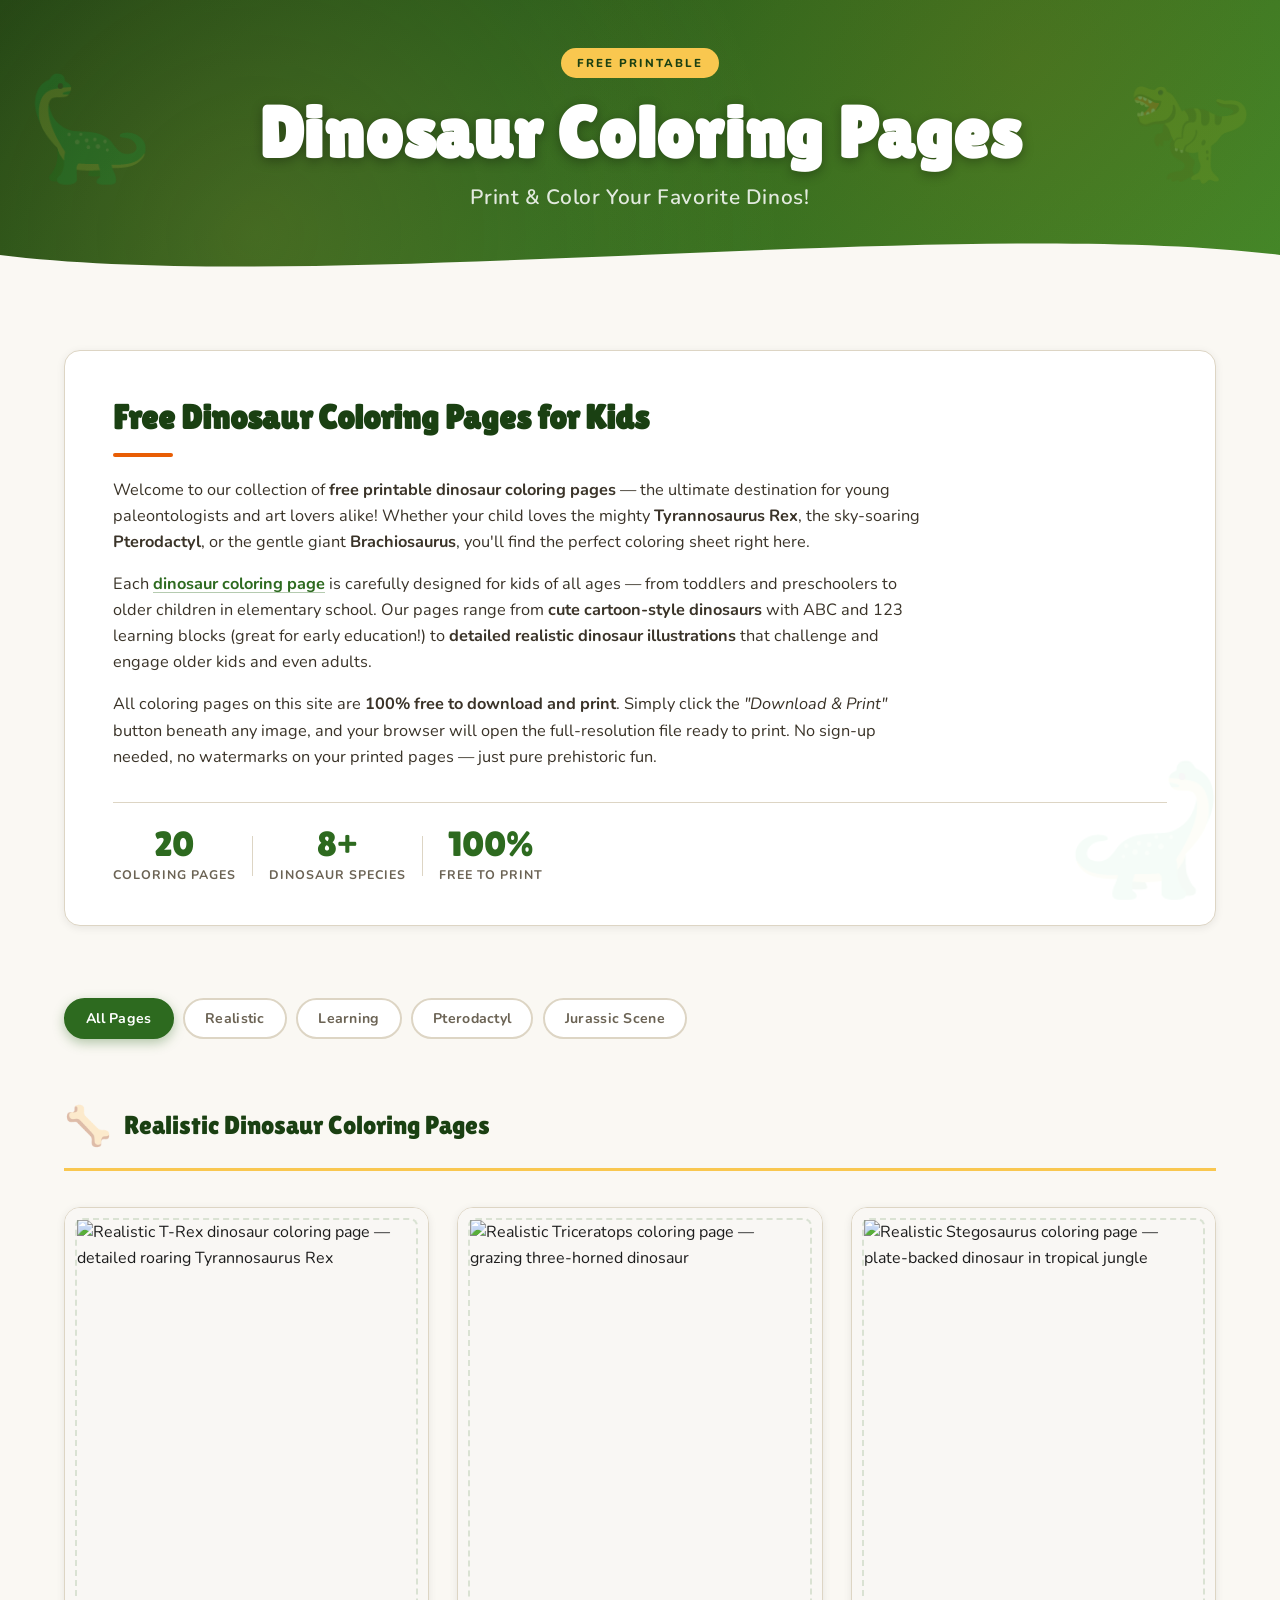
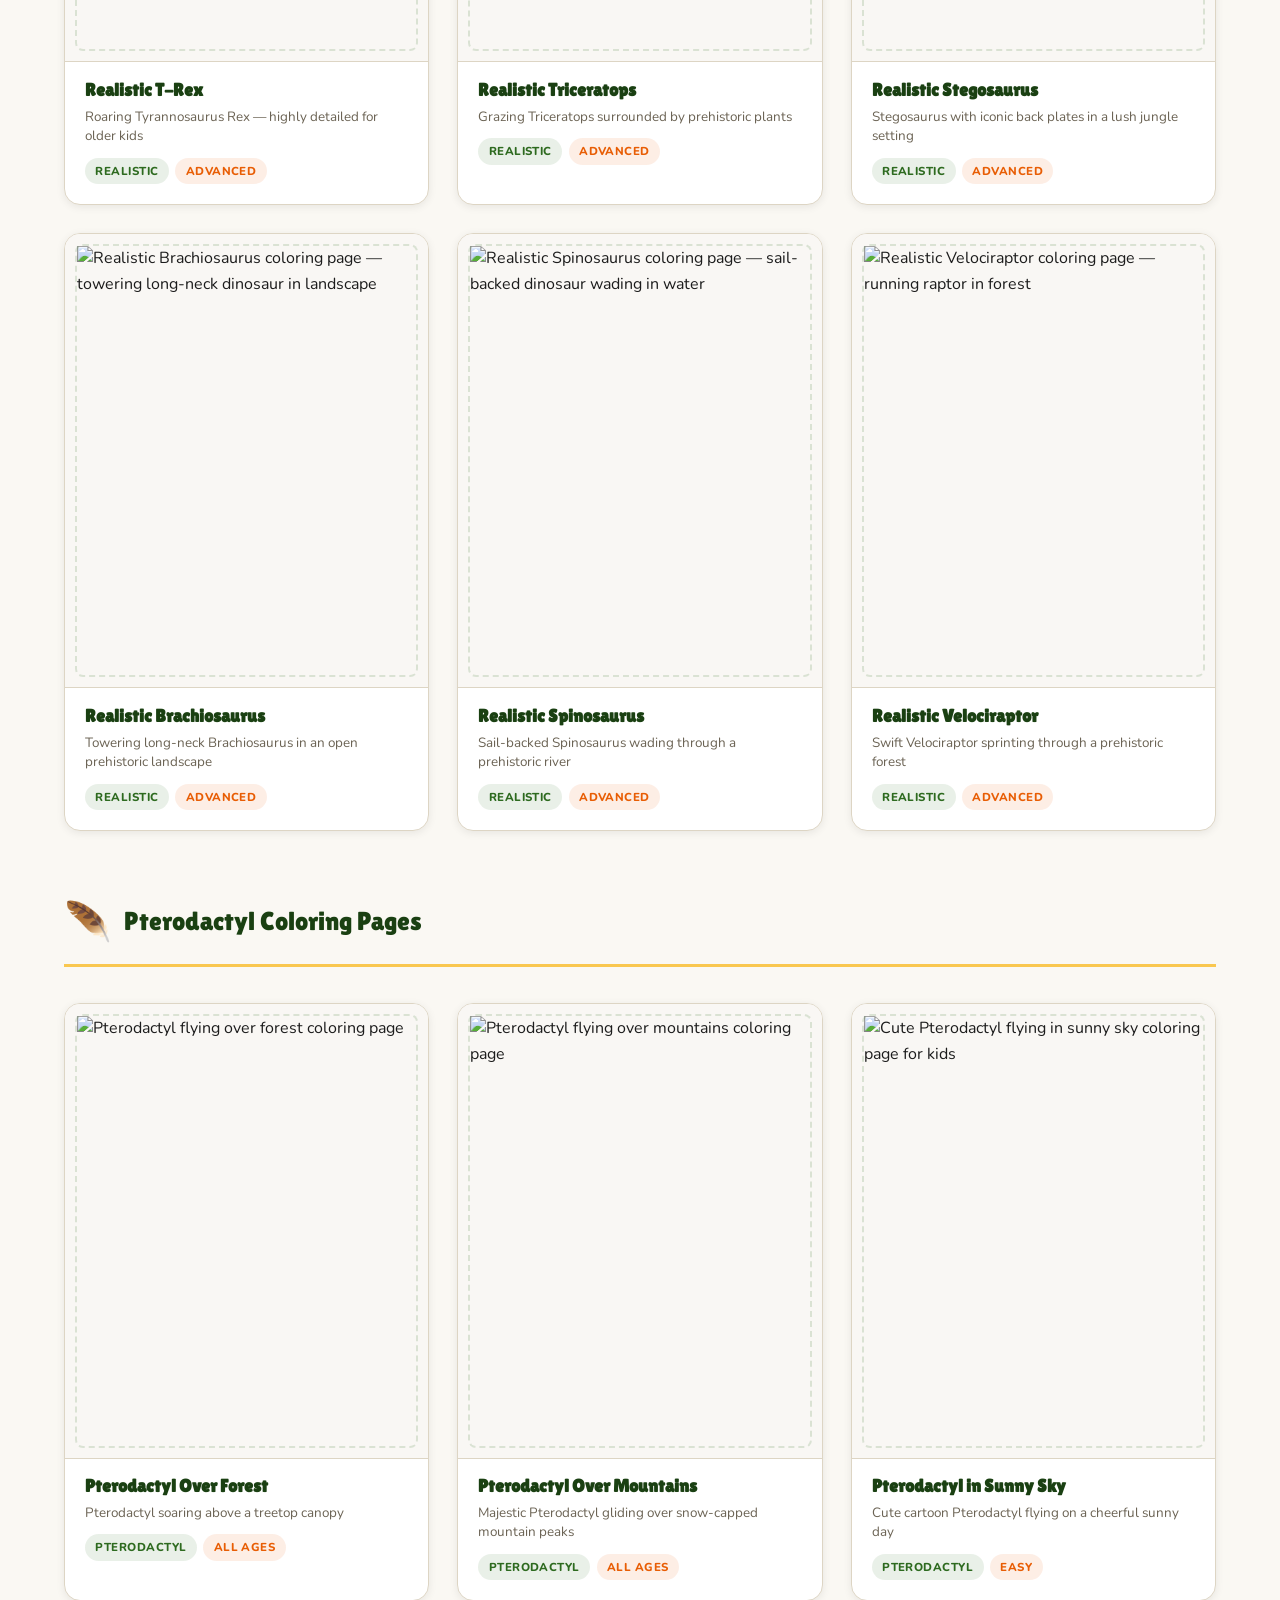
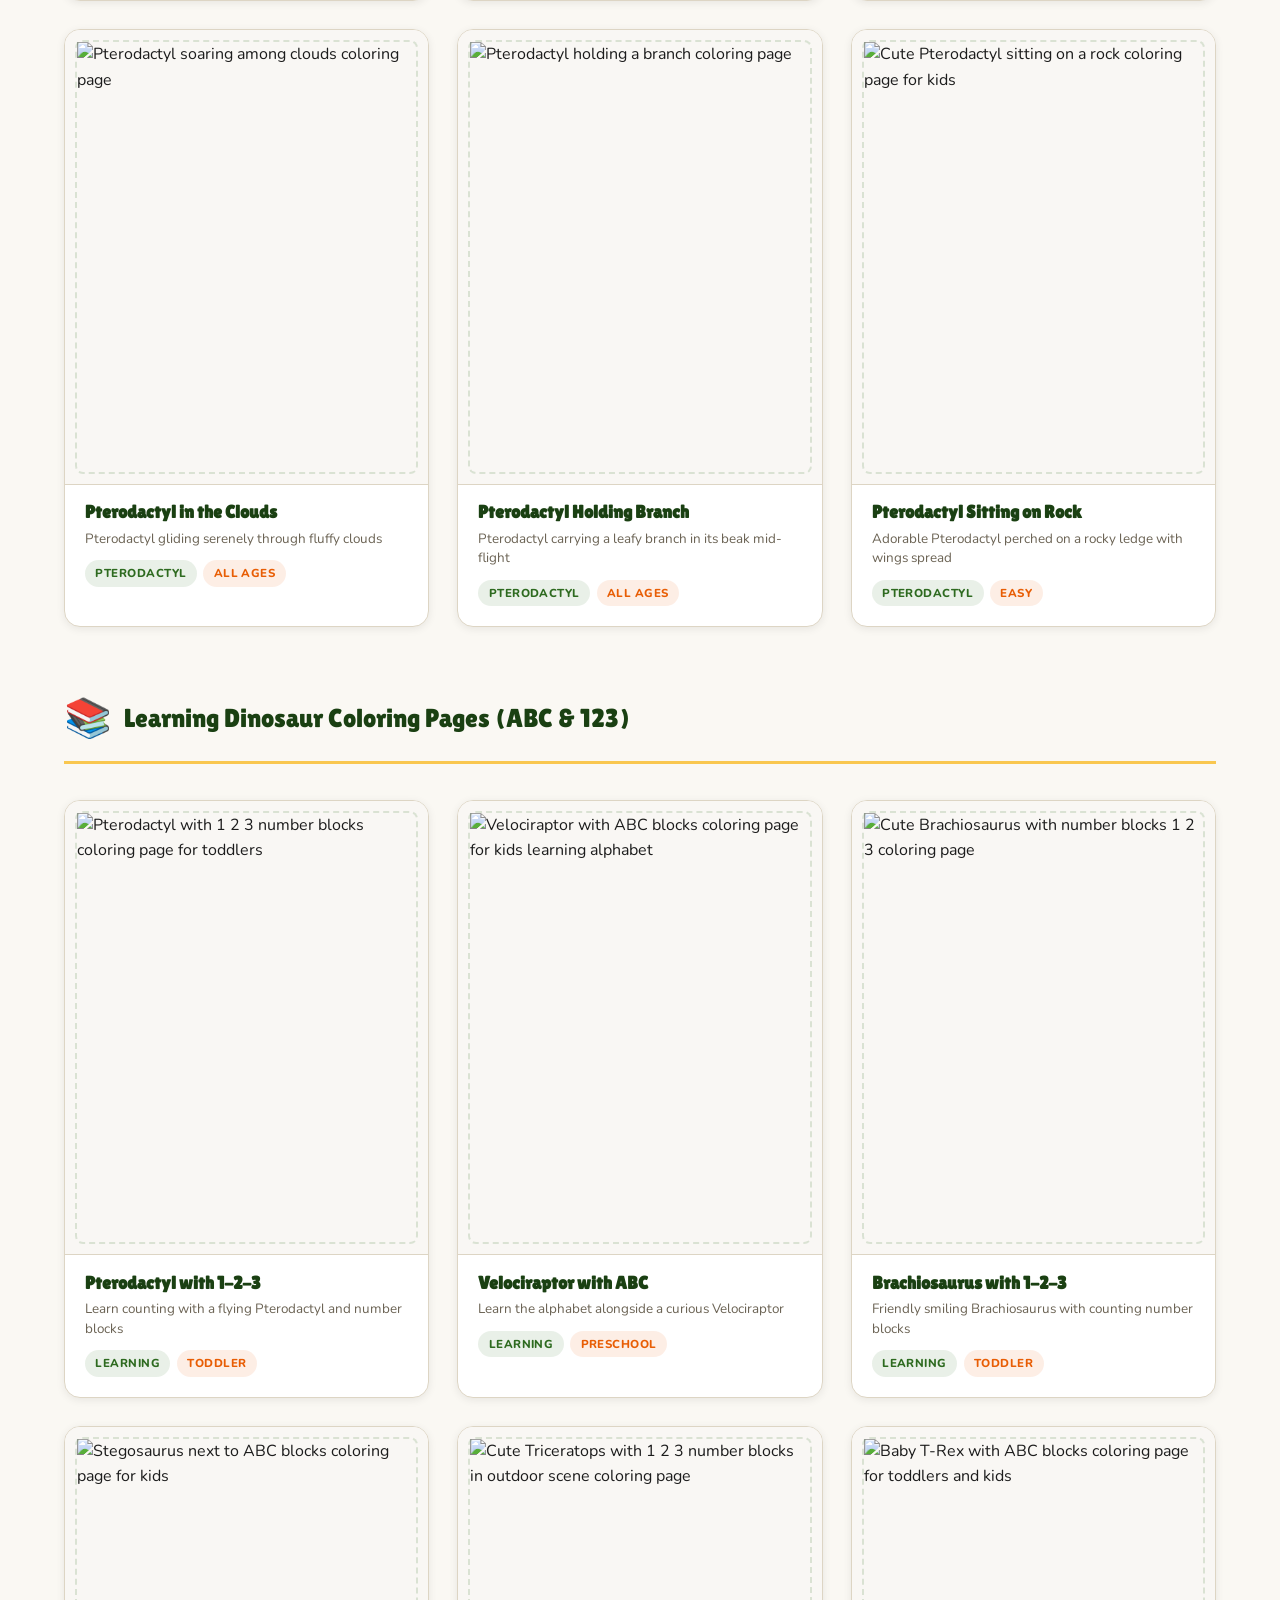
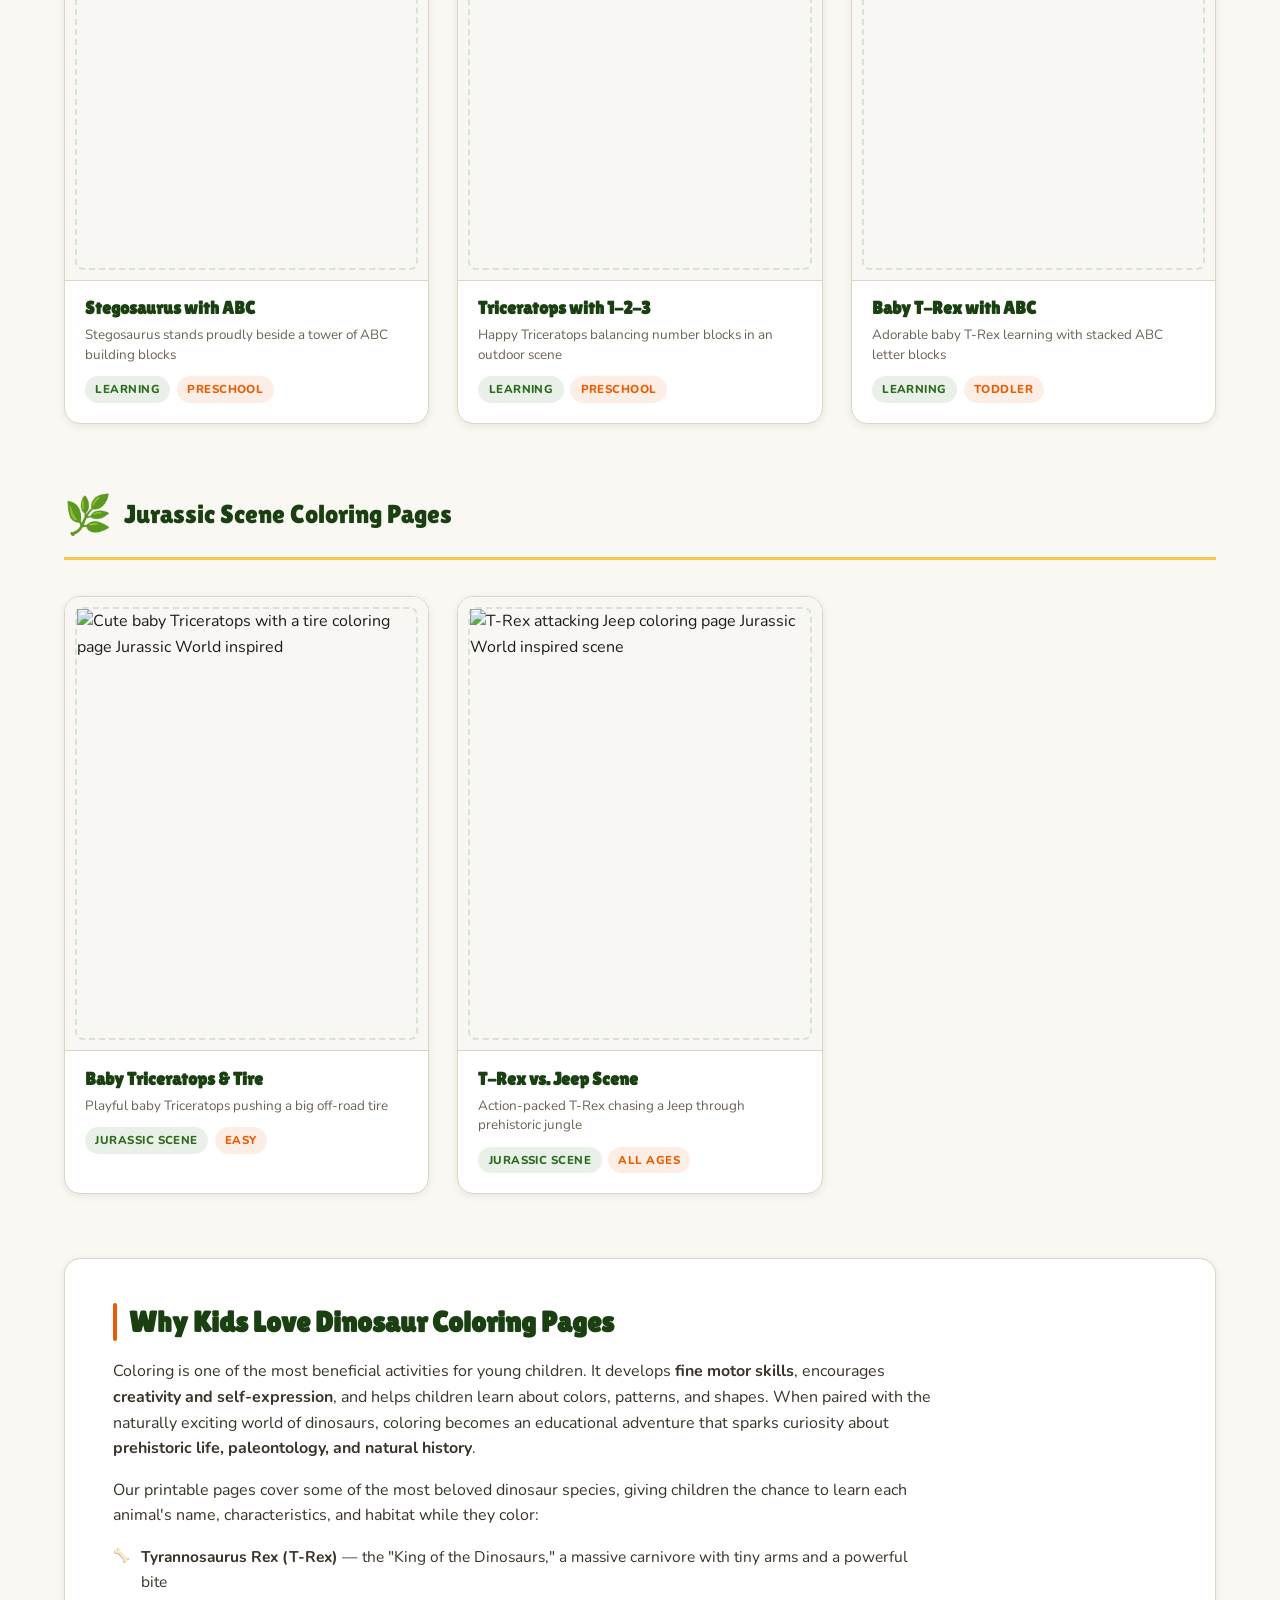
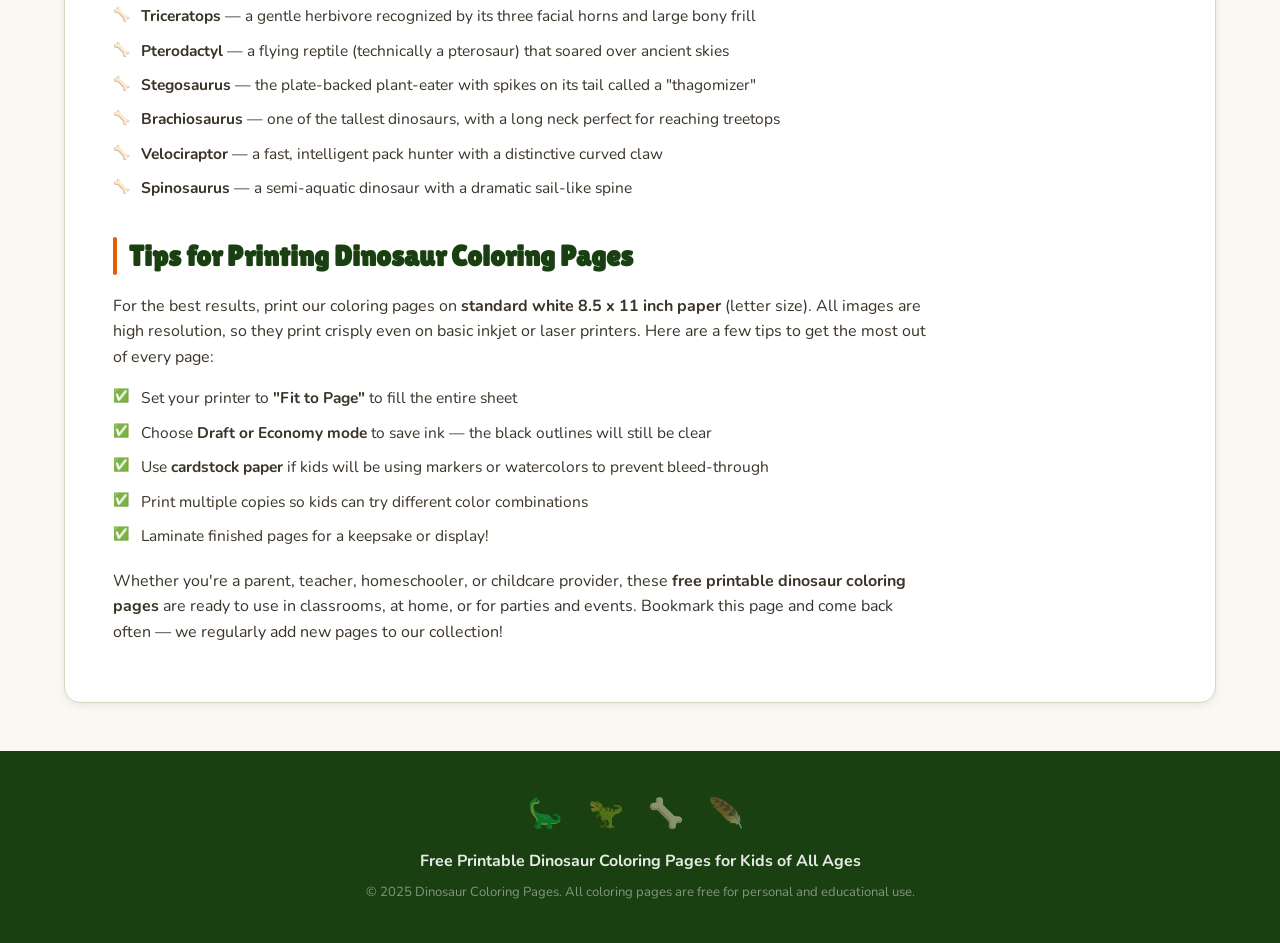
==== profile/index.html @ c94d492c "Add files via upload" ====
<!DOCTYPE html>
<html lang="en">
<head>
  <meta charset="UTF-8" />
  <meta name="viewport" content="width=device-width, initial-scale=1.0" />
  <title>Dinosaur Coloring Pages (Free Printable)</title>
  <meta name="description" content="Download and print 20+ free dinosaur coloring pages for kids! Featuring T-Rex, Triceratops, Pterodactyl, Stegosaurus, Brachiosaurus, Velociraptor, Spinosaurus, and more. Perfect for preschool, kindergarten, and elementary school children." />
  <meta name="keywords" content="dinosaur coloring pages, free printable dinosaur coloring pages, T-Rex coloring page, Triceratops coloring page, Pterodactyl coloring page, dinosaur coloring sheets for kids, Jurassic dinosaur coloring pages" />
  <meta name="robots" content="index, follow" />
  <meta property="og:title" content="Dinosaur Coloring Pages (Free Printable)" />
  <meta property="og:description" content="20+ free printable dinosaur coloring pages for kids — T-Rex, Pterodactyl, Stegosaurus, and more. Download and print instantly!" />
  <meta property="og:type" content="website" />
  <meta name="twitter:card" content="summary_large_image" />
  <link rel="preconnect" href="https://fonts.googleapis.com" />
  <link rel="preconnect" href="https://fonts.gstatic.com" crossorigin />
  <link href="https://fonts.googleapis.com/css2?family=Lilita+One&family=Nunito:wght@400;600;700;800&display=swap" rel="stylesheet" />
  <link rel="stylesheet" href="style.css" />

  <!-- Schema Markup -->
  <script type="application/ld+json">
  {
    "@context": "https://schema.org",
    "@type": "WebPage",
    "name": "Dinosaur Coloring Pages (Free Printable)",
    "description": "Download and print 20+ free dinosaur coloring pages for kids featuring T-Rex, Triceratops, Pterodactyl, Stegosaurus, and more.",
    "url": "https://yoursite.com/",
    "breadcrumb": {
      "@type": "BreadcrumbList",
      "itemListElement": [{
        "@type": "ListItem",
        "position": 1,
        "name": "Home",
        "item": "https://yoursite.com/"
      }]
    }
  }
  </script>
</head>
<body>

  <!-- Header -->
  <header class="site-header">
    <div class="header-deco left">🦕</div>
    <div class="header-content">
      <div class="header-badge">FREE PRINTABLE</div>
      <h1 class="site-title">Dinosaur Coloring Pages</h1>
      <p class="site-subtitle">Print & Color Your Favorite Dinos!</p>
    </div>
    <div class="header-deco right">🦖</div>
    <div class="header-wave">
      <svg viewBox="0 0 1440 80" preserveAspectRatio="none" xmlns="http://www.w3.org/2000/svg">
        <path d="M0,40 C360,80 1080,0 1440,40 L1440,80 L0,80 Z" fill="var(--bg)" />
      </svg>
    </div>
  </header>

  <main class="container">

    <!-- Intro Section -->
    <section class="intro-section" aria-label="Introduction">
      <div class="intro-inner">
        <h2 class="intro-heading">Free Dinosaur Coloring Pages for Kids</h2>
        <div class="intro-text">
          <p>
            Welcome to our collection of <strong>free printable dinosaur coloring pages</strong> — the ultimate destination for young paleontologists and art lovers alike! Whether your child loves the mighty <strong>Tyrannosaurus Rex</strong>, the sky-soaring <strong>Pterodactyl</strong>, or the gentle giant <strong>Brachiosaurus</strong>, you'll find the perfect coloring sheet right here.
          </p>
          <p>
            Each <a href="https://dinosaurcolorpages.com/">dinosaur coloring page</a> is carefully designed for kids of all ages — from toddlers and preschoolers to older children in elementary school. Our pages range from <strong>cute cartoon-style dinosaurs</strong> with ABC and 123 learning blocks (great for early education!) to <strong>detailed realistic dinosaur illustrations</strong> that challenge and engage older kids and even adults.
          </p>
          <p>
            All coloring pages on this site are <strong>100% free to download and print</strong>. Simply click the <em>"Download & Print"</em> button beneath any image, and your browser will open the full-resolution file ready to print. No sign-up needed, no watermarks on your printed pages — just pure prehistoric fun.
          </p>
        </div>
        <div class="intro-stats">
          <div class="stat"><span class="stat-num">20</span><span class="stat-label">Coloring Pages</span></div>
          <div class="stat-divider"></div>
          <div class="stat"><span class="stat-num">8+</span><span class="stat-label">Dinosaur Species</span></div>
          <div class="stat-divider"></div>
          <div class="stat"><span class="stat-num">100%</span><span class="stat-label">Free to Print</span></div>
        </div>
      </div>
    </section>

    <!-- Category Nav -->
    <nav class="category-nav" aria-label="Coloring page categories">
      <button class="cat-btn active" data-filter="all">All Pages</button>
      <button class="cat-btn" data-filter="realistic">Realistic</button>
      <button class="cat-btn" data-filter="learning">Learning</button>
      <button class="cat-btn" data-filter="pterodactyl">Pterodactyl</button>
      <button class="cat-btn" data-filter="jurassic">Jurassic Scene</button>
    </nav>

    <!-- Coloring Pages Grid -->
    <section class="pages-grid" aria-label="Dinosaur coloring pages gallery">

      <!-- REALISTIC SERIES -->
      <div class="section-label" data-filter-group="realistic">
        <span class="section-icon">🦴</span> Realistic Dinosaur Coloring Pages
      </div>

      <article class="card" data-category="realistic">
        <div class="card-frame">
          <img src="images/realistic-trex.png" alt="Realistic T-Rex dinosaur coloring page — detailed roaring Tyrannosaurus Rex" loading="lazy" width="794" height="1024" />
          <div class="card-overlay">
            <a href="images/realistic-trex.png" download="realistic-trex-coloring-page.png" class="dl-btn" aria-label="Download T-Rex coloring page">
              <svg viewBox="0 0 24 24" fill="none" stroke="currentColor" stroke-width="2.5"><path d="M12 15V3m0 12l-4-4m4 4l4-4M3 18h18"/></svg>
              Download & Print
            </a>
          </div>
        </div>
        <div class="card-info">
          <h3>Realistic T-Rex</h3>
          <p>Roaring Tyrannosaurus Rex — highly detailed for older kids</p>
          <div class="card-tags"><span class="tag">Realistic</span><span class="tag">Advanced</span></div>
        </div>
      </article>

      <article class="card" data-category="realistic">
        <div class="card-frame">
          <img src="images/realistic-triceratops.png" alt="Realistic Triceratops coloring page — grazing three-horned dinosaur" loading="lazy" width="794" height="1024" />
          <div class="card-overlay">
            <a href="images/realistic-triceratops.png" download="realistic-triceratops-coloring-page.png" class="dl-btn">
              <svg viewBox="0 0 24 24" fill="none" stroke="currentColor" stroke-width="2.5"><path d="M12 15V3m0 12l-4-4m4 4l4-4M3 18h18"/></svg>
              Download & Print
            </a>
          </div>
        </div>
        <div class="card-info">
          <h3>Realistic Triceratops</h3>
          <p>Grazing Triceratops surrounded by prehistoric plants</p>
          <div class="card-tags"><span class="tag">Realistic</span><span class="tag">Advanced</span></div>
        </div>
      </article>

      <article class="card" data-category="realistic">
        <div class="card-frame">
          <img src="images/realistic-stegosaurus.png" alt="Realistic Stegosaurus coloring page — plate-backed dinosaur in tropical jungle" loading="lazy" width="794" height="1024" />
          <div class="card-overlay">
            <a href="images/realistic-stegosaurus.png" download="realistic-stegosaurus-coloring-page.png" class="dl-btn">
              <svg viewBox="0 0 24 24" fill="none" stroke="currentColor" stroke-width="2.5"><path d="M12 15V3m0 12l-4-4m4 4l4-4M3 18h18"/></svg>
              Download & Print
            </a>
          </div>
        </div>
        <div class="card-info">
          <h3>Realistic Stegosaurus</h3>
          <p>Stegosaurus with iconic back plates in a lush jungle setting</p>
          <div class="card-tags"><span class="tag">Realistic</span><span class="tag">Advanced</span></div>
        </div>
      </article>

      <article class="card" data-category="realistic">
        <div class="card-frame">
          <img src="images/realistic-brachiosaurus.png" alt="Realistic Brachiosaurus coloring page — towering long-neck dinosaur in landscape" loading="lazy" width="794" height="1024" />
          <div class="card-overlay">
            <a href="images/realistic-brachiosaurus.png" download="realistic-brachiosaurus-coloring-page.png" class="dl-btn">
              <svg viewBox="0 0 24 24" fill="none" stroke="currentColor" stroke-width="2.5"><path d="M12 15V3m0 12l-4-4m4 4l4-4M3 18h18"/></svg>
              Download & Print
            </a>
          </div>
        </div>
        <div class="card-info">
          <h3>Realistic Brachiosaurus</h3>
          <p>Towering long-neck Brachiosaurus in an open prehistoric landscape</p>
          <div class="card-tags"><span class="tag">Realistic</span><span class="tag">Advanced</span></div>
        </div>
      </article>

      <article class="card" data-category="realistic">
        <div class="card-frame">
          <img src="images/realistic-spinosaurus.png" alt="Realistic Spinosaurus coloring page — sail-backed dinosaur wading in water" loading="lazy" width="794" height="1024" />
          <div class="card-overlay">
            <a href="images/realistic-spinosaurus.png" download="realistic-spinosaurus-coloring-page.png" class="dl-btn">
              <svg viewBox="0 0 24 24" fill="none" stroke="currentColor" stroke-width="2.5"><path d="M12 15V3m0 12l-4-4m4 4l4-4M3 18h18"/></svg>
              Download & Print
            </a>
          </div>
        </div>
        <div class="card-info">
          <h3>Realistic Spinosaurus</h3>
          <p>Sail-backed Spinosaurus wading through a prehistoric river</p>
          <div class="card-tags"><span class="tag">Realistic</span><span class="tag">Advanced</span></div>
        </div>
      </article>

      <article class="card" data-category="realistic">
        <div class="card-frame">
          <img src="images/realistic-velociraptor.png" alt="Realistic Velociraptor coloring page — running raptor in forest" loading="lazy" width="794" height="1024" />
          <div class="card-overlay">
            <a href="images/realistic-velociraptor.png" download="realistic-velociraptor-coloring-page.png" class="dl-btn">
              <svg viewBox="0 0 24 24" fill="none" stroke="currentColor" stroke-width="2.5"><path d="M12 15V3m0 12l-4-4m4 4l4-4M3 18h18"/></svg>
              Download & Print
            </a>
          </div>
        </div>
        <div class="card-info">
          <h3>Realistic Velociraptor</h3>
          <p>Swift Velociraptor sprinting through a prehistoric forest</p>
          <div class="card-tags"><span class="tag">Realistic</span><span class="tag">Advanced</span></div>
        </div>
      </article>

      <!-- PTERODACTYL SERIES -->
      <div class="section-label" data-filter-group="pterodactyl">
        <span class="section-icon">🪶</span> Pterodactyl Coloring Pages
      </div>

      <article class="card" data-category="pterodactyl">
        <div class="card-frame">
          <img src="images/pterodactyl-flying-forest.png" alt="Pterodactyl flying over forest coloring page" loading="lazy" width="794" height="1024" />
          <div class="card-overlay">
            <a href="images/pterodactyl-flying-forest.png" download="pterodactyl-flying-forest-coloring-page.png" class="dl-btn">
              <svg viewBox="0 0 24 24" fill="none" stroke="currentColor" stroke-width="2.5"><path d="M12 15V3m0 12l-4-4m4 4l4-4M3 18h18"/></svg>
              Download & Print
            </a>
          </div>
        </div>
        <div class="card-info">
          <h3>Pterodactyl Over Forest</h3>
          <p>Pterodactyl soaring above a treetop canopy</p>
          <div class="card-tags"><span class="tag">Pterodactyl</span><span class="tag">All Ages</span></div>
        </div>
      </article>

      <article class="card" data-category="pterodactyl">
        <div class="card-frame">
          <img src="images/pterodactyl-flying-mountains.png" alt="Pterodactyl flying over mountains coloring page" loading="lazy" width="794" height="1024" />
          <div class="card-overlay">
            <a href="images/pterodactyl-flying-mountains.png" download="pterodactyl-flying-mountains-coloring-page.png" class="dl-btn">
              <svg viewBox="0 0 24 24" fill="none" stroke="currentColor" stroke-width="2.5"><path d="M12 15V3m0 12l-4-4m4 4l4-4M3 18h18"/></svg>
              Download & Print
            </a>
          </div>
        </div>
        <div class="card-info">
          <h3>Pterodactyl Over Mountains</h3>
          <p>Majestic Pterodactyl gliding over snow-capped mountain peaks</p>
          <div class="card-tags"><span class="tag">Pterodactyl</span><span class="tag">All Ages</span></div>
        </div>
      </article>

      <article class="card" data-category="pterodactyl">
        <div class="card-frame">
          <img src="images/pterodactyl-flying-sun.png" alt="Cute Pterodactyl flying in sunny sky coloring page for kids" loading="lazy" width="794" height="1024" />
          <div class="card-overlay">
            <a href="images/pterodactyl-flying-sun.png" download="pterodactyl-flying-sun-coloring-page.png" class="dl-btn">
              <svg viewBox="0 0 24 24" fill="none" stroke="currentColor" stroke-width="2.5"><path d="M12 15V3m0 12l-4-4m4 4l4-4M3 18h18"/></svg>
              Download & Print
            </a>
          </div>
        </div>
        <div class="card-info">
          <h3>Pterodactyl in Sunny Sky</h3>
          <p>Cute cartoon Pterodactyl flying on a cheerful sunny day</p>
          <div class="card-tags"><span class="tag">Pterodactyl</span><span class="tag">Easy</span></div>
        </div>
      </article>

      <article class="card" data-category="pterodactyl">
        <div class="card-frame">
          <img src="images/pterodactyl-in-clouds.png" alt="Pterodactyl soaring among clouds coloring page" loading="lazy" width="794" height="1024" />
          <div class="card-overlay">
            <a href="images/pterodactyl-in-clouds.png" download="pterodactyl-in-clouds-coloring-page.png" class="dl-btn">
              <svg viewBox="0 0 24 24" fill="none" stroke="currentColor" stroke-width="2.5"><path d="M12 15V3m0 12l-4-4m4 4l4-4M3 18h18"/></svg>
              Download & Print
            </a>
          </div>
        </div>
        <div class="card-info">
          <h3>Pterodactyl in the Clouds</h3>
          <p>Pterodactyl gliding serenely through fluffy clouds</p>
          <div class="card-tags"><span class="tag">Pterodactyl</span><span class="tag">All Ages</span></div>
        </div>
      </article>

      <article class="card" data-category="pterodactyl">
        <div class="card-frame">
          <img src="images/pterodactyl-holding-branch.png" alt="Pterodactyl holding a branch coloring page" loading="lazy" width="794" height="1024" />
          <div class="card-overlay">
            <a href="images/pterodactyl-holding-branch.png" download="pterodactyl-holding-branch-coloring-page.png" class="dl-btn">
              <svg viewBox="0 0 24 24" fill="none" stroke="currentColor" stroke-width="2.5"><path d="M12 15V3m0 12l-4-4m4 4l4-4M3 18h18"/></svg>
              Download & Print
            </a>
          </div>
        </div>
        <div class="card-info">
          <h3>Pterodactyl Holding Branch</h3>
          <p>Pterodactyl carrying a leafy branch in its beak mid-flight</p>
          <div class="card-tags"><span class="tag">Pterodactyl</span><span class="tag">All Ages</span></div>
        </div>
      </article>

      <article class="card" data-category="pterodactyl">
        <div class="card-frame">
          <img src="images/pterodactyl-sitting-rock.png" alt="Cute Pterodactyl sitting on a rock coloring page for kids" loading="lazy" width="794" height="1024" />
          <div class="card-overlay">
            <a href="images/pterodactyl-sitting-rock.png" download="pterodactyl-sitting-rock-coloring-page.png" class="dl-btn">
              <svg viewBox="0 0 24 24" fill="none" stroke="currentColor" stroke-width="2.5"><path d="M12 15V3m0 12l-4-4m4 4l4-4M3 18h18"/></svg>
              Download & Print
            </a>
          </div>
        </div>
        <div class="card-info">
          <h3>Pterodactyl Sitting on Rock</h3>
          <p>Adorable Pterodactyl perched on a rocky ledge with wings spread</p>
          <div class="card-tags"><span class="tag">Pterodactyl</span><span class="tag">Easy</span></div>
        </div>
      </article>

      <!-- LEARNING SERIES -->
      <div class="section-label" data-filter-group="learning">
        <span class="section-icon">📚</span> Learning Dinosaur Coloring Pages (ABC & 123)
      </div>

      <article class="card" data-category="learning">
        <div class="card-frame">
          <img src="images/learning-pterodactyl-123.png" alt="Pterodactyl with 1 2 3 number blocks coloring page for toddlers" loading="lazy" width="794" height="1024" />
          <div class="card-overlay">
            <a href="images/learning-pterodactyl-123.png" download="learning-pterodactyl-123-coloring-page.png" class="dl-btn">
              <svg viewBox="0 0 24 24" fill="none" stroke="currentColor" stroke-width="2.5"><path d="M12 15V3m0 12l-4-4m4 4l4-4M3 18h18"/></svg>
              Download & Print
            </a>
          </div>
        </div>
        <div class="card-info">
          <h3>Pterodactyl with 1-2-3</h3>
          <p>Learn counting with a flying Pterodactyl and number blocks</p>
          <div class="card-tags"><span class="tag">Learning</span><span class="tag">Toddler</span></div>
        </div>
      </article>

      <article class="card" data-category="learning">
        <div class="card-frame">
          <img src="images/learning-velociraptor-abc.png" alt="Velociraptor with ABC blocks coloring page for kids learning alphabet" loading="lazy" width="794" height="1024" />
          <div class="card-overlay">
            <a href="images/learning-velociraptor-abc.png" download="learning-velociraptor-abc-coloring-page.png" class="dl-btn">
              <svg viewBox="0 0 24 24" fill="none" stroke="currentColor" stroke-width="2.5"><path d="M12 15V3m0 12l-4-4m4 4l4-4M3 18h18"/></svg>
              Download & Print
            </a>
          </div>
        </div>
        <div class="card-info">
          <h3>Velociraptor with ABC</h3>
          <p>Learn the alphabet alongside a curious Velociraptor</p>
          <div class="card-tags"><span class="tag">Learning</span><span class="tag">Preschool</span></div>
        </div>
      </article>

      <article class="card" data-category="learning">
        <div class="card-frame">
          <img src="images/learning-brachiosaurus-123.png" alt="Cute Brachiosaurus with number blocks 1 2 3 coloring page" loading="lazy" width="794" height="1024" />
          <div class="card-overlay">
            <a href="images/learning-brachiosaurus-123.png" download="learning-brachiosaurus-123-coloring-page.png" class="dl-btn">
              <svg viewBox="0 0 24 24" fill="none" stroke="currentColor" stroke-width="2.5"><path d="M12 15V3m0 12l-4-4m4 4l4-4M3 18h18"/></svg>
              Download & Print
            </a>
          </div>
        </div>
        <div class="card-info">
          <h3>Brachiosaurus with 1-2-3</h3>
          <p>Friendly smiling Brachiosaurus with counting number blocks</p>
          <div class="card-tags"><span class="tag">Learning</span><span class="tag">Toddler</span></div>
        </div>
      </article>

      <article class="card" data-category="learning">
        <div class="card-frame">
          <img src="images/learning-stegosaurus-abc.png" alt="Stegosaurus next to ABC blocks coloring page for kids" loading="lazy" width="794" height="1024" />
          <div class="card-overlay">
            <a href="images/learning-stegosaurus-abc.png" download="learning-stegosaurus-abc-coloring-page.png" class="dl-btn">
              <svg viewBox="0 0 24 24" fill="none" stroke="currentColor" stroke-width="2.5"><path d="M12 15V3m0 12l-4-4m4 4l4-4M3 18h18"/></svg>
              Download & Print
            </a>
          </div>
        </div>
        <div class="card-info">
          <h3>Stegosaurus with ABC</h3>
          <p>Stegosaurus stands proudly beside a tower of ABC building blocks</p>
          <div class="card-tags"><span class="tag">Learning</span><span class="tag">Preschool</span></div>
        </div>
      </article>

      <article class="card" data-category="learning">
        <div class="card-frame">
          <img src="images/learning-triceratops-123.png" alt="Cute Triceratops with 1 2 3 number blocks in outdoor scene coloring page" loading="lazy" width="794" height="1024" />
          <div class="card-overlay">
            <a href="images/learning-triceratops-123.png" download="learning-triceratops-123-coloring-page.png" class="dl-btn">
              <svg viewBox="0 0 24 24" fill="none" stroke="currentColor" stroke-width="2.5"><path d="M12 15V3m0 12l-4-4m4 4l4-4M3 18h18"/></svg>
              Download & Print
            </a>
          </div>
        </div>
        <div class="card-info">
          <h3>Triceratops with 1-2-3</h3>
          <p>Happy Triceratops balancing number blocks in an outdoor scene</p>
          <div class="card-tags"><span class="tag">Learning</span><span class="tag">Preschool</span></div>
        </div>
      </article>

      <article class="card" data-category="learning">
        <div class="card-frame">
          <img src="images/learning-trex-abc.png" alt="Baby T-Rex with ABC blocks coloring page for toddlers and kids" loading="lazy" width="794" height="1024" />
          <div class="card-overlay">
            <a href="images/learning-trex-abc.png" download="learning-baby-trex-abc-coloring-page.png" class="dl-btn">
              <svg viewBox="0 0 24 24" fill="none" stroke="currentColor" stroke-width="2.5"><path d="M12 15V3m0 12l-4-4m4 4l4-4M3 18h18"/></svg>
              Download & Print
            </a>
          </div>
        </div>
        <div class="card-info">
          <h3>Baby T-Rex with ABC</h3>
          <p>Adorable baby T-Rex learning with stacked ABC letter blocks</p>
          <div class="card-tags"><span class="tag">Learning</span><span class="tag">Toddler</span></div>
        </div>
      </article>

      <!-- JURASSIC SCENES -->
      <div class="section-label" data-filter-group="jurassic">
        <span class="section-icon">🌿</span> Jurassic Scene Coloring Pages
      </div>

      <article class="card" data-category="jurassic">
        <div class="card-frame">
          <img src="images/jurassic-triceratops-tire.png" alt="Cute baby Triceratops with a tire coloring page Jurassic World inspired" loading="lazy" width="794" height="1024" />
          <div class="card-overlay">
            <a href="images/jurassic-triceratops-tire.png" download="jurassic-triceratops-tire-coloring-page.png" class="dl-btn">
              <svg viewBox="0 0 24 24" fill="none" stroke="currentColor" stroke-width="2.5"><path d="M12 15V3m0 12l-4-4m4 4l4-4M3 18h18"/></svg>
              Download & Print
            </a>
          </div>
        </div>
        <div class="card-info">
          <h3>Baby Triceratops & Tire</h3>
          <p>Playful baby Triceratops pushing a big off-road tire</p>
          <div class="card-tags"><span class="tag">Jurassic Scene</span><span class="tag">Easy</span></div>
        </div>
      </article>

      <article class="card" data-category="jurassic">
        <div class="card-frame">
          <img src="images/jurassic-trex-jeep.png" alt="T-Rex attacking Jeep coloring page Jurassic World inspired scene" loading="lazy" width="794" height="1024" />
          <div class="card-overlay">
            <a href="images/jurassic-trex-jeep.png" download="jurassic-trex-jeep-coloring-page.png" class="dl-btn">
              <svg viewBox="0 0 24 24" fill="none" stroke="currentColor" stroke-width="2.5"><path d="M12 15V3m0 12l-4-4m4 4l4-4M3 18h18"/></svg>
              Download & Print
            </a>
          </div>
        </div>
        <div class="card-info">
          <h3>T-Rex vs. Jeep Scene</h3>
          <p>Action-packed T-Rex chasing a Jeep through prehistoric jungle</p>
          <div class="card-tags"><span class="tag">Jurassic Scene</span><span class="tag">All Ages</span></div>
        </div>
      </article>

    </section>

    <!-- SEO Bottom Content -->
    <section class="bottom-content" aria-label="Dinosaur coloring tips and information">
      <div class="bottom-inner">

        <h2>Why Kids Love Dinosaur Coloring Pages</h2>
        <p>
          Coloring is one of the most beneficial activities for young children. It develops <strong>fine motor skills</strong>, encourages <strong>creativity and self-expression</strong>, and helps children learn about colors, patterns, and shapes. When paired with the naturally exciting world of dinosaurs, coloring becomes an educational adventure that sparks curiosity about <strong>prehistoric life, paleontology, and natural history</strong>.
        </p>
        <p>
          Our printable pages cover some of the most beloved dinosaur species, giving children the chance to learn each animal's name, characteristics, and habitat while they color:
        </p>
        <ul class="dino-list">
          <li><strong>Tyrannosaurus Rex (T-Rex)</strong> — the "King of the Dinosaurs," a massive carnivore with tiny arms and a powerful bite</li>
          <li><strong>Triceratops</strong> — a gentle herbivore recognized by its three facial horns and large bony frill</li>
          <li><strong>Pterodactyl</strong> — a flying reptile (technically a pterosaur) that soared over ancient skies</li>
          <li><strong>Stegosaurus</strong> — the plate-backed plant-eater with spikes on its tail called a "thagomizer"</li>
          <li><strong>Brachiosaurus</strong> — one of the tallest dinosaurs, with a long neck perfect for reaching treetops</li>
          <li><strong>Velociraptor</strong> — a fast, intelligent pack hunter with a distinctive curved claw</li>
          <li><strong>Spinosaurus</strong> — a semi-aquatic dinosaur with a dramatic sail-like spine</li>
        </ul>

        <h2>Tips for Printing Dinosaur Coloring Pages</h2>
        <p>
          For the best results, print our coloring pages on <strong>standard white 8.5 x 11 inch paper</strong> (letter size). All images are high resolution, so they print crisply even on basic inkjet or laser printers. Here are a few tips to get the most out of every page:
        </p>
        <ul class="tips-list">
          <li>Set your printer to <strong>"Fit to Page"</strong> to fill the entire sheet</li>
          <li>Choose <strong>Draft or Economy mode</strong> to save ink — the black outlines will still be clear</li>
          <li>Use <strong>cardstock paper</strong> if kids will be using markers or watercolors to prevent bleed-through</li>
          <li>Print multiple copies so kids can try different color combinations</li>
          <li>Laminate finished pages for a keepsake or display!</li>
        </ul>

        <p>
          Whether you're a parent, teacher, homeschooler, or childcare provider, these <strong>free printable dinosaur coloring pages</strong> are ready to use in classrooms, at home, or for parties and events. Bookmark this page and come back often — we regularly add new pages to our collection!
        </p>

      </div>
    </section>

  </main>

  <!-- Footer -->
  <footer class="site-footer">
    <div class="footer-inner">
      <div class="footer-dinos">🦕 🦖 🦴 🪶</div>
      <p class="footer-tagline">Free Printable Dinosaur Coloring Pages for Kids of All Ages</p>
      <p class="footer-copy">&copy; 2025 Dinosaur Coloring Pages. All coloring pages are free for personal and educational use.</p>
    </div>
  </footer>

  <script src="script.js"></script>
</body>
</html>
---- profile/style.css ----
/* =============================================
   DINOSAUR COLORING PAGES — STYLESHEET
   Aesthetic: Warm, playful, editorial-meets-nature
   ============================================= */

:root {
  --bg: #faf8f3;
  --surface: #ffffff;
  --surface-alt: #f4f0e8;
  --primary: #2d6a1f;
  --primary-light: #3d8a2a;
  --primary-dark: #1a4012;
  --accent: #e85d04;
  --accent-light: #ff8c42;
  --yellow: #f9c74f;
  --yellow-dark: #e8a716;
  --text: #1c1c1c;
  --text-muted: #6b6354;
  --border: #ddd5c4;
  --shadow-sm: 0 2px 8px rgba(0,0,0,0.08);
  --shadow-md: 0 8px 24px rgba(0,0,0,0.12);
  --shadow-lg: 0 20px 60px rgba(0,0,0,0.15);
  --radius: 16px;
  --radius-sm: 8px;
  --font-display: 'Lilita One', cursive;
  --font-body: 'Nunito', sans-serif;
}

*, *::before, *::after {
  box-sizing: border-box;
  margin: 0;
  padding: 0;
}

html {
  scroll-behavior: smooth;
}

body {
  font-family: var(--font-body);
  background: var(--bg);
  color: var(--text);
  line-height: 1.6;
  overflow-x: hidden;
}

/* =============================================
   HEADER
   ============================================= */

.site-header {
  position: relative;
  background: linear-gradient(135deg, var(--primary-dark) 0%, var(--primary) 50%, var(--primary-light) 100%);
  padding: 3rem 2rem 5rem;
  text-align: center;
  overflow: hidden;
}

.site-header::before {
  content: '';
  position: absolute;
  inset: 0;
  background-image:
    radial-gradient(circle at 20% 80%, rgba(249,199,79,0.15) 0%, transparent 50%),
    radial-gradient(circle at 80% 20%, rgba(232,93,4,0.12) 0%, transparent 50%);
  pointer-events: none;
}

.header-deco {
  position: absolute;
  top: 50%;
  transform: translateY(-60%);
  font-size: clamp(4rem, 8vw, 7rem);
  opacity: 0.18;
  user-select: none;
  animation: float 6s ease-in-out infinite;
}

.header-deco.left { left: 2%; animation-delay: 0s; }
.header-deco.right { right: 2%; animation-delay: -3s; }

@keyframes float {
  0%, 100% { transform: translateY(-60%) rotate(-5deg); }
  50% { transform: translateY(-70%) rotate(5deg); }
}

.header-content {
  position: relative;
  z-index: 1;
}

.header-badge {
  display: inline-block;
  background: var(--yellow);
  color: var(--primary-dark);
  font-family: var(--font-body);
  font-weight: 800;
  font-size: 0.72rem;
  letter-spacing: 0.18em;
  padding: 0.35rem 1rem;
  border-radius: 100px;
  margin-bottom: 1rem;
  text-transform: uppercase;
}

.site-title {
  font-family: var(--font-display);
  font-size: clamp(2.4rem, 6vw, 4.5rem);
  color: #ffffff;
  line-height: 1.1;
  text-shadow: 0 3px 12px rgba(0,0,0,0.3);
  letter-spacing: 0.01em;
}

.site-subtitle {
  color: rgba(255,255,255,0.85);
  font-size: clamp(1rem, 2.5vw, 1.3rem);
  font-weight: 600;
  margin-top: 0.5rem;
  letter-spacing: 0.03em;
}

.header-wave {
  position: absolute;
  bottom: -1px;
  left: 0;
  right: 0;
  height: 80px;
}

.header-wave svg {
  width: 100%;
  height: 100%;
}

/* =============================================
   CONTAINER
   ============================================= */

.container {
  max-width: 1200px;
  margin: 0 auto;
  padding: 0 1.5rem;
}

/* =============================================
   INTRO SECTION
   ============================================= */

.intro-section {
  padding: 3.5rem 0 2rem;
}

.intro-inner {
  background: var(--surface);
  border-radius: var(--radius);
  padding: 2.5rem 3rem;
  box-shadow: var(--shadow-sm);
  border: 1px solid var(--border);
  position: relative;
  overflow: hidden;
}

.intro-inner::before {
  content: '🦕';
  position: absolute;
  right: -10px;
  bottom: -10px;
  font-size: 8rem;
  opacity: 0.04;
  transform: scaleX(-1);
  user-select: none;
}

.intro-heading {
  font-family: var(--font-display);
  font-size: clamp(1.5rem, 3vw, 2.1rem);
  color: var(--primary-dark);
  margin-bottom: 1.25rem;
  position: relative;
  padding-bottom: 0.75rem;
}

.intro-heading::after {
  content: '';
  position: absolute;
  bottom: 0;
  left: 0;
  width: 60px;
  height: 4px;
  background: var(--accent);
  border-radius: 2px;
}

.intro-text p {
  color: #3a3328;
  font-size: 1.02rem;
  margin-bottom: 1rem;
  max-width: 820px;
}

.intro-text a {
  color: var(--primary);
  font-weight: 700;
  text-decoration: underline;
  text-decoration-color: rgba(45,106,31,0.35);
  text-underline-offset: 3px;
  transition: color 0.2s, text-decoration-color 0.2s;
}

.intro-text a:hover {
  color: var(--accent);
  text-decoration-color: var(--accent);
}

.intro-stats {
  display: flex;
  align-items: center;
  gap: 0;
  margin-top: 2rem;
  padding-top: 1.5rem;
  border-top: 1px solid var(--border);
  flex-wrap: wrap;
  gap: 1rem;
}

.stat {
  display: flex;
  flex-direction: column;
  align-items: center;
  gap: 0.2rem;
  min-width: 90px;
}

.stat-num {
  font-family: var(--font-display);
  font-size: 2.2rem;
  color: var(--primary);
  line-height: 1;
}

.stat-label {
  font-size: 0.78rem;
  font-weight: 700;
  color: var(--text-muted);
  text-transform: uppercase;
  letter-spacing: 0.08em;
}

.stat-divider {
  width: 1px;
  height: 40px;
  background: var(--border);
}

/* =============================================
   CATEGORY NAV
   ============================================= */

.category-nav {
  display: flex;
  gap: 0.6rem;
  flex-wrap: wrap;
  margin: 2.5rem 0 1.5rem;
}

.cat-btn {
  font-family: var(--font-body);
  font-weight: 700;
  font-size: 0.88rem;
  padding: 0.55rem 1.25rem;
  border-radius: 100px;
  border: 2px solid var(--border);
  background: var(--surface);
  color: var(--text-muted);
  cursor: pointer;
  transition: all 0.2s;
  letter-spacing: 0.02em;
}

.cat-btn:hover {
  border-color: var(--primary);
  color: var(--primary);
  background: rgba(45,106,31,0.06);
}

.cat-btn.active {
  background: var(--primary);
  color: #fff;
  border-color: var(--primary);
  box-shadow: 0 4px 12px rgba(45,106,31,0.35);
}

/* =============================================
   SECTION LABELS
   ============================================= */

.section-label {
  grid-column: 1 / -1;
  display: flex;
  align-items: center;
  gap: 0.75rem;
  font-family: var(--font-display);
  font-size: clamp(1.2rem, 2.5vw, 1.6rem);
  color: var(--primary-dark);
  margin: 2rem 0 0.5rem;
  padding-bottom: 0.75rem;
  border-bottom: 3px solid var(--yellow);
}

.section-icon {
  font-size: 1.5em;
}

/* =============================================
   PAGES GRID
   ============================================= */

.pages-grid {
  display: grid;
  grid-template-columns: repeat(auto-fill, minmax(280px, 1fr));
  gap: 1.75rem;
  padding-bottom: 2rem;
}

/* =============================================
   CARD
   ============================================= */

.card {
  background: var(--surface);
  border-radius: var(--radius);
  overflow: hidden;
  box-shadow: var(--shadow-sm);
  border: 1px solid var(--border);
  transition: transform 0.25s ease, box-shadow 0.25s ease;
  display: flex;
  flex-direction: column;
}

.card:hover {
  transform: translateY(-6px);
  box-shadow: var(--shadow-lg);
}

.card.hidden {
  display: none;
}

.card-frame {
  position: relative;
  aspect-ratio: 4/5;
  overflow: hidden;
  background: #f9f7f4;
  border-bottom: 1px solid var(--border);
}

/* Decorative frame effect */
.card-frame::before {
  content: '';
  position: absolute;
  inset: 10px;
  border: 2px dashed rgba(45,106,31,0.15);
  border-radius: 8px;
  z-index: 1;
  pointer-events: none;
  transition: border-color 0.3s;
}

.card:hover .card-frame::before {
  border-color: rgba(45,106,31,0.35);
}

.card-frame img {
  width: 100%;
  height: 100%;
  object-fit: contain;
  padding: 12px;
  transition: transform 0.4s ease;
}

.card:hover .card-frame img {
  transform: scale(1.03);
}

.card-overlay {
  position: absolute;
  inset: 0;
  background: linear-gradient(to top, rgba(22,60,14,0.88) 0%, rgba(22,60,14,0.3) 50%, transparent 100%);
  display: flex;
  align-items: flex-end;
  justify-content: center;
  padding: 1.25rem;
  opacity: 0;
  transition: opacity 0.3s ease;
  z-index: 2;
}

.card:hover .card-overlay {
  opacity: 1;
}

.dl-btn {
  display: inline-flex;
  align-items: center;
  gap: 0.5rem;
  background: var(--yellow);
  color: var(--primary-dark);
  font-family: var(--font-body);
  font-weight: 800;
  font-size: 0.88rem;
  padding: 0.65rem 1.4rem;
  border-radius: 100px;
  text-decoration: none;
  letter-spacing: 0.02em;
  transition: background 0.2s, transform 0.2s;
  white-space: nowrap;
  box-shadow: 0 4px 14px rgba(0,0,0,0.25);
}

.dl-btn:hover {
  background: #fff;
  transform: scale(1.04);
}

.dl-btn svg {
  width: 16px;
  height: 16px;
  flex-shrink: 0;
}

.card-info {
  padding: 1.1rem 1.25rem 1.25rem;
  flex: 1;
}

.card-info h3 {
  font-family: var(--font-display);
  font-size: 1.1rem;
  color: var(--primary-dark);
  margin-bottom: 0.3rem;
  line-height: 1.25;
}

.card-info p {
  font-size: 0.84rem;
  color: var(--text-muted);
  line-height: 1.45;
  margin-bottom: 0.75rem;
}

.card-tags {
  display: flex;
  flex-wrap: wrap;
  gap: 0.4rem;
}

.tag {
  font-size: 0.72rem;
  font-weight: 800;
  padding: 0.25rem 0.65rem;
  border-radius: 100px;
  letter-spacing: 0.04em;
  text-transform: uppercase;
}

.tag:nth-child(1) {
  background: rgba(45,106,31,0.1);
  color: var(--primary);
}

.tag:nth-child(2) {
  background: rgba(232,93,4,0.1);
  color: var(--accent);
}

/* =============================================
   BOTTOM CONTENT
   ============================================= */

.bottom-content {
  margin: 2rem 0 3rem;
  background: var(--surface);
  border-radius: var(--radius);
  border: 1px solid var(--border);
  box-shadow: var(--shadow-sm);
  overflow: hidden;
}

.bottom-inner {
  padding: 2.5rem 3rem;
}

.bottom-inner h2 {
  font-family: var(--font-display);
  font-size: clamp(1.3rem, 2.5vw, 1.8rem);
  color: var(--primary-dark);
  margin-top: 2rem;
  margin-bottom: 0.9rem;
  position: relative;
  padding-left: 1rem;
}

.bottom-inner h2::before {
  content: '';
  position: absolute;
  left: 0;
  top: 0.15em;
  bottom: 0.15em;
  width: 4px;
  background: var(--accent);
  border-radius: 2px;
}

.bottom-inner h2:first-child {
  margin-top: 0;
}

.bottom-inner p {
  color: #3a3328;
  font-size: 1rem;
  margin-bottom: 1rem;
  max-width: 820px;
}

.dino-list,
.tips-list {
  list-style: none;
  margin: 0.5rem 0 1.25rem;
  display: flex;
  flex-direction: column;
  gap: 0.6rem;
  max-width: 820px;
}

.dino-list li,
.tips-list li {
  padding-left: 1.75rem;
  position: relative;
  font-size: 0.97rem;
  color: #3a3328;
}

.dino-list li::before {
  content: '🦴';
  position: absolute;
  left: 0;
  font-size: 0.9em;
}

.tips-list li::before {
  content: '✅';
  position: absolute;
  left: 0;
  font-size: 0.85em;
}

/* =============================================
   FOOTER
   ============================================= */

.site-footer {
  background: var(--primary-dark);
  color: rgba(255,255,255,0.7);
  text-align: center;
  padding: 2.5rem 1.5rem;
}

.footer-inner {
  max-width: 600px;
  margin: 0 auto;
}

.footer-dinos {
  font-size: 1.8rem;
  letter-spacing: 0.3em;
  margin-bottom: 0.75rem;
  opacity: 0.7;
}

.footer-tagline {
  font-weight: 700;
  font-size: 1rem;
  color: rgba(255,255,255,0.9);
  margin-bottom: 0.5rem;
}

.footer-copy {
  font-size: 0.82rem;
  color: rgba(255,255,255,0.45);
}

/* =============================================
   RESPONSIVE
   ============================================= */

@media (max-width: 768px) {
  .intro-inner {
    padding: 1.75rem 1.5rem;
  }

  .bottom-inner {
    padding: 1.75rem 1.5rem;
  }

  .stat-divider {
    display: none;
  }

  .intro-stats {
    justify-content: center;
  }

  .pages-grid {
    grid-template-columns: repeat(auto-fill, minmax(240px, 1fr));
    gap: 1.25rem;
  }

  .card-overlay {
    opacity: 1;
    background: linear-gradient(to top, rgba(22,60,14,0.85) 0%, transparent 55%);
  }
}

@media (max-width: 480px) {
  .pages-grid {
    grid-template-columns: 1fr 1fr;
    gap: 1rem;
  }

  .card-info p {
    display: none;
  }

  .category-nav {
    gap: 0.4rem;
  }

  .cat-btn {
    font-size: 0.8rem;
    padding: 0.45rem 0.9rem;
  }
}

/* =============================================
   PRINT STYLES
   ============================================= */

@media print {
  .site-header, .category-nav, .card-overlay, .intro-stats,
  .bottom-content, .site-footer { display: none; }
  .pages-grid { grid-template-columns: 1fr 1fr; }
}

/* =============================================
   ANIMATIONS
   ============================================= */

@keyframes fadeInUp {
  from { opacity: 0; transform: translateY(20px); }
  to   { opacity: 1; transform: translateY(0); }
}

.card {
  animation: fadeInUp 0.45s ease both;
}

.card:nth-child(1)  { animation-delay: 0.05s; }
.card:nth-child(2)  { animation-delay: 0.10s; }
.card:nth-child(3)  { animation-delay: 0.15s; }
.card:nth-child(4)  { animation-delay: 0.20s; }
.card:nth-child(5)  { animation-delay: 0.25s; }
.card:nth-child(6)  { animation-delay: 0.30s; }
.card:nth-child(7)  { animation-delay: 0.05s; }
.card:nth-child(8)  { animation-delay: 0.10s; }
.card:nth-child(9)  { animation-delay: 0.15s; }
.card:nth-child(10) { animation-delay: 0.20s; }
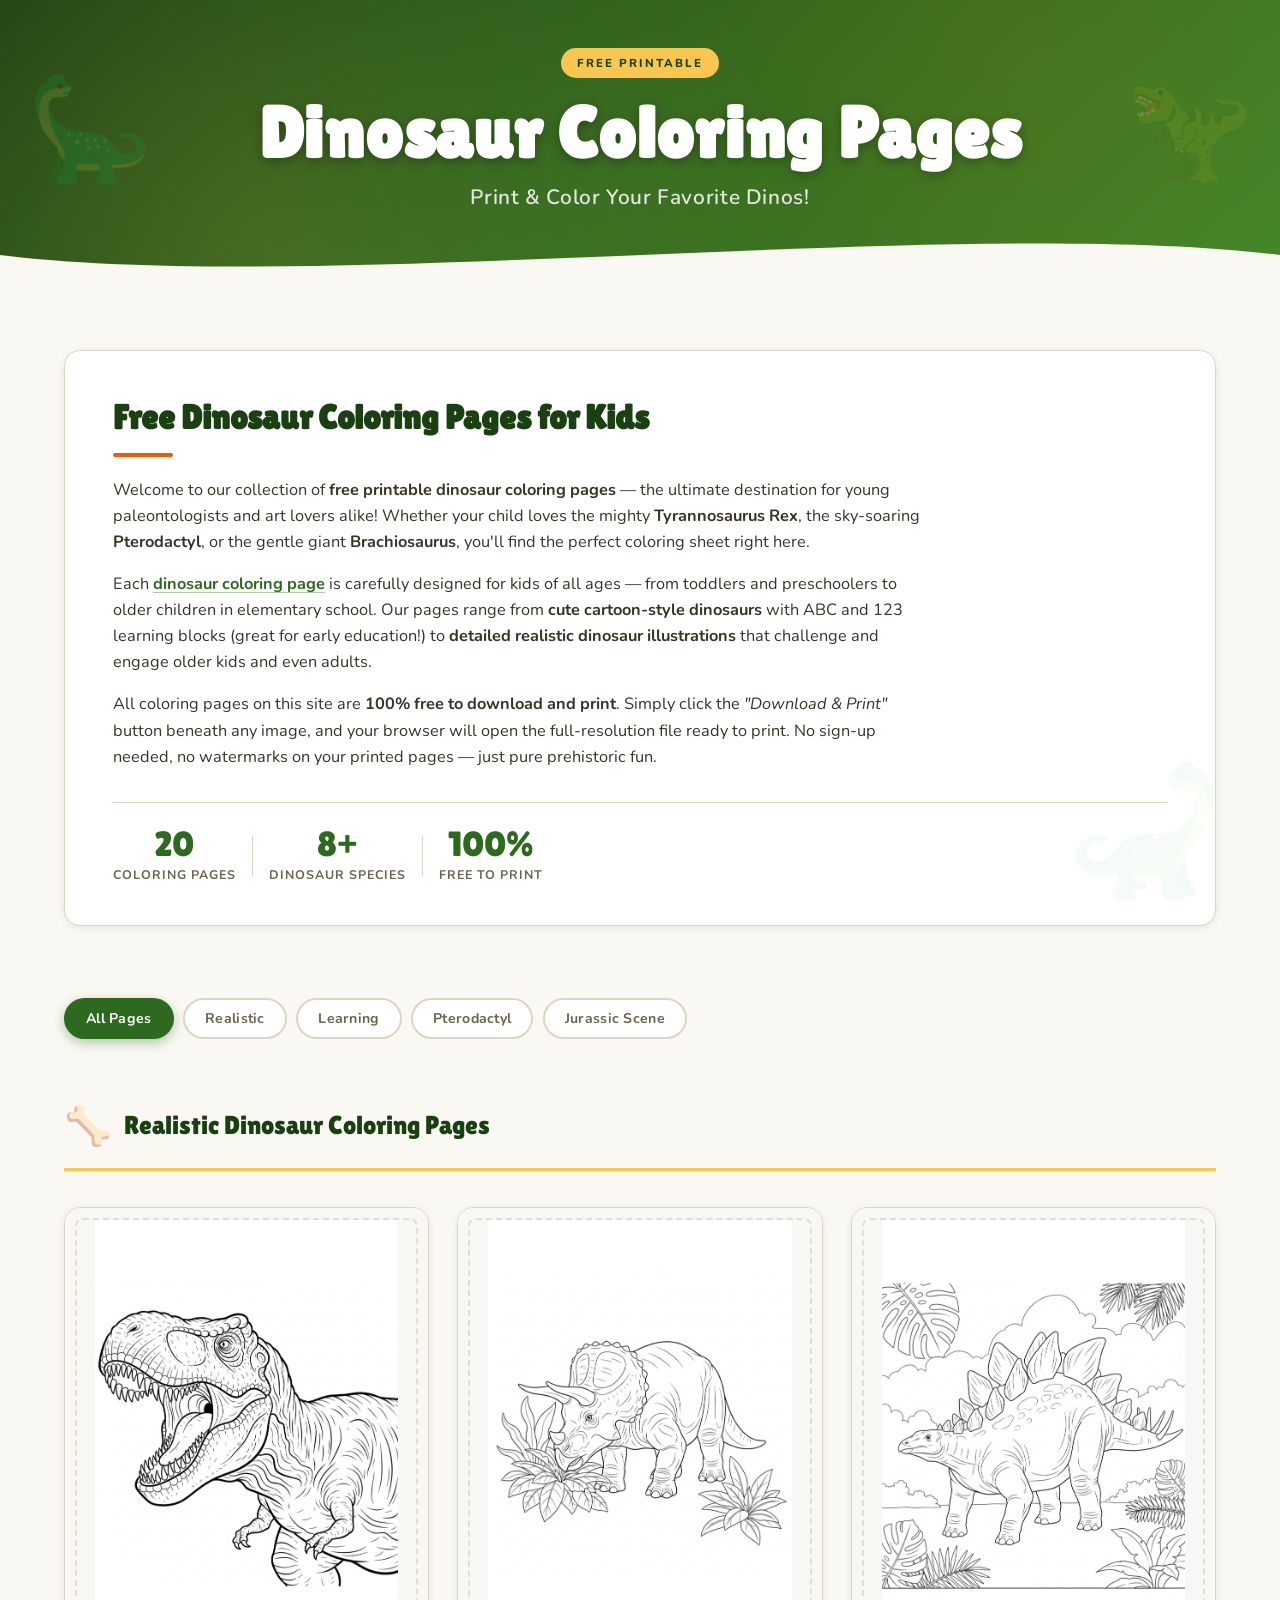
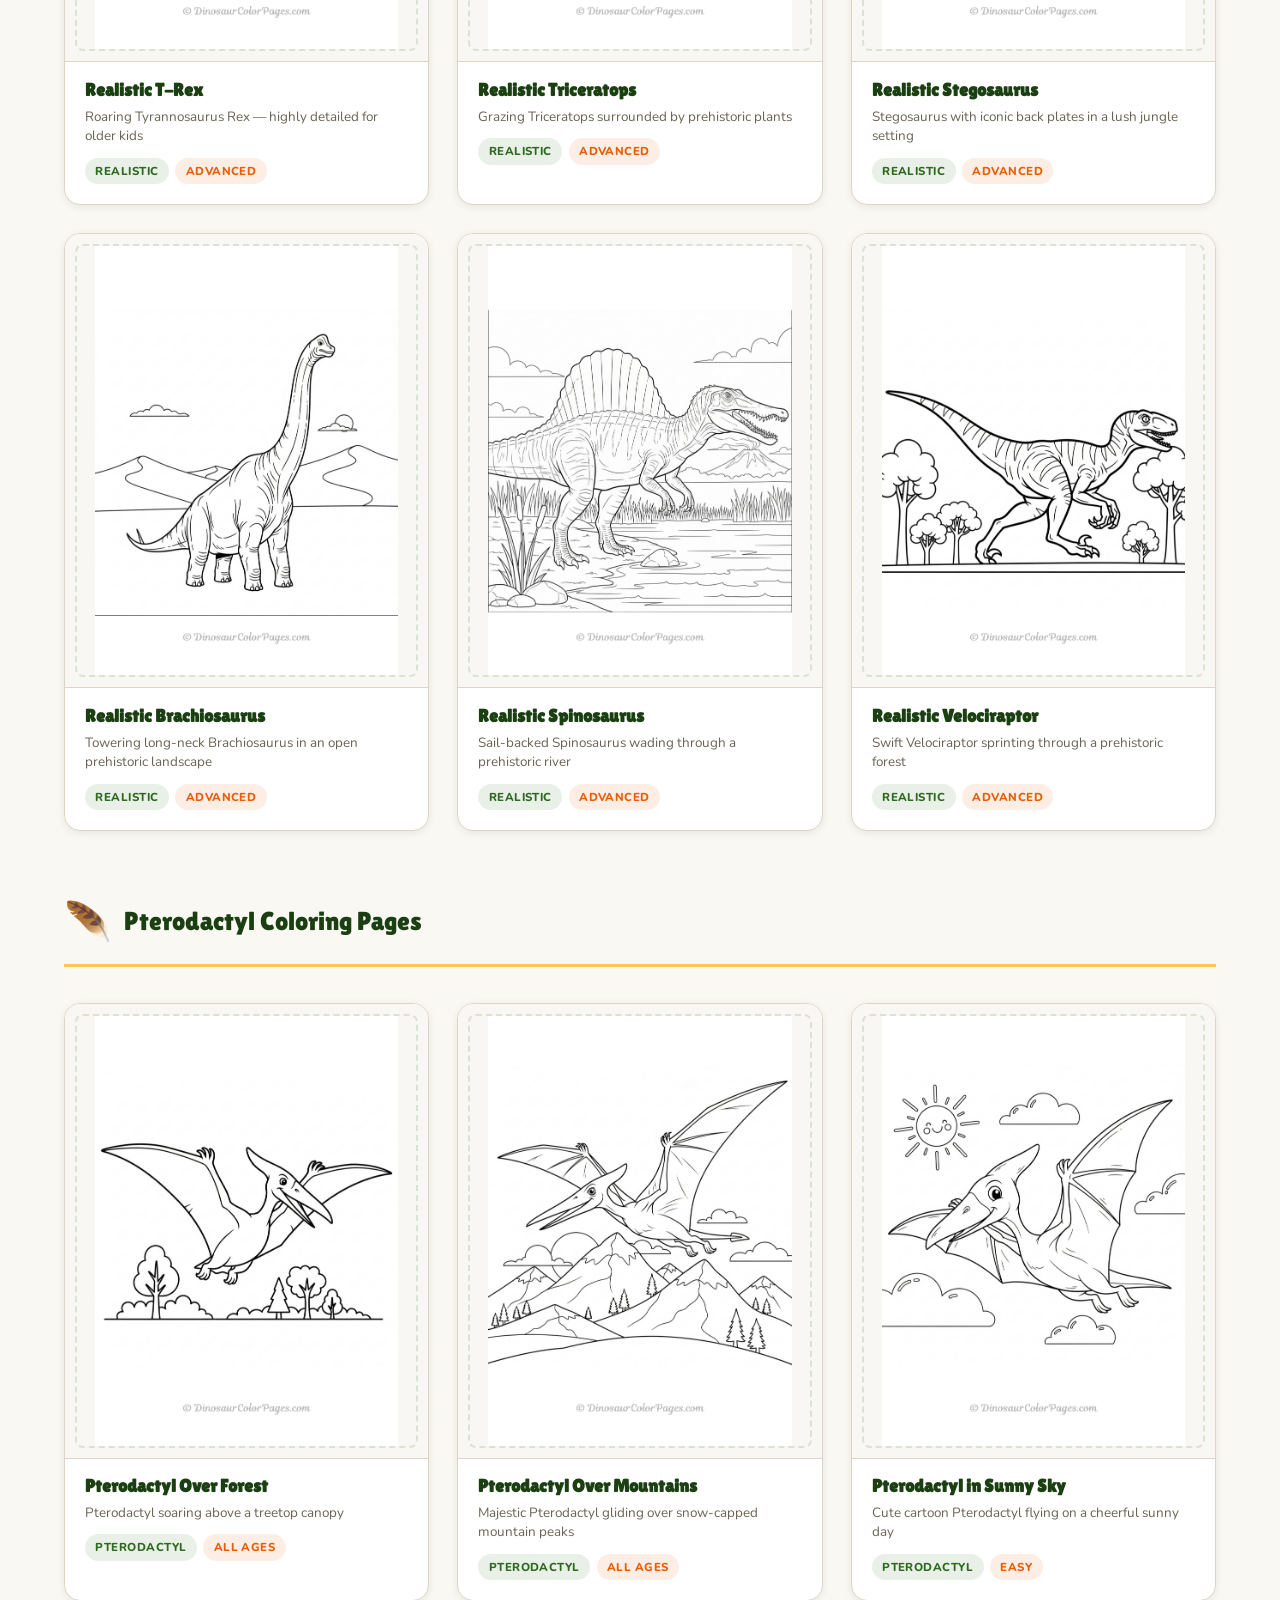
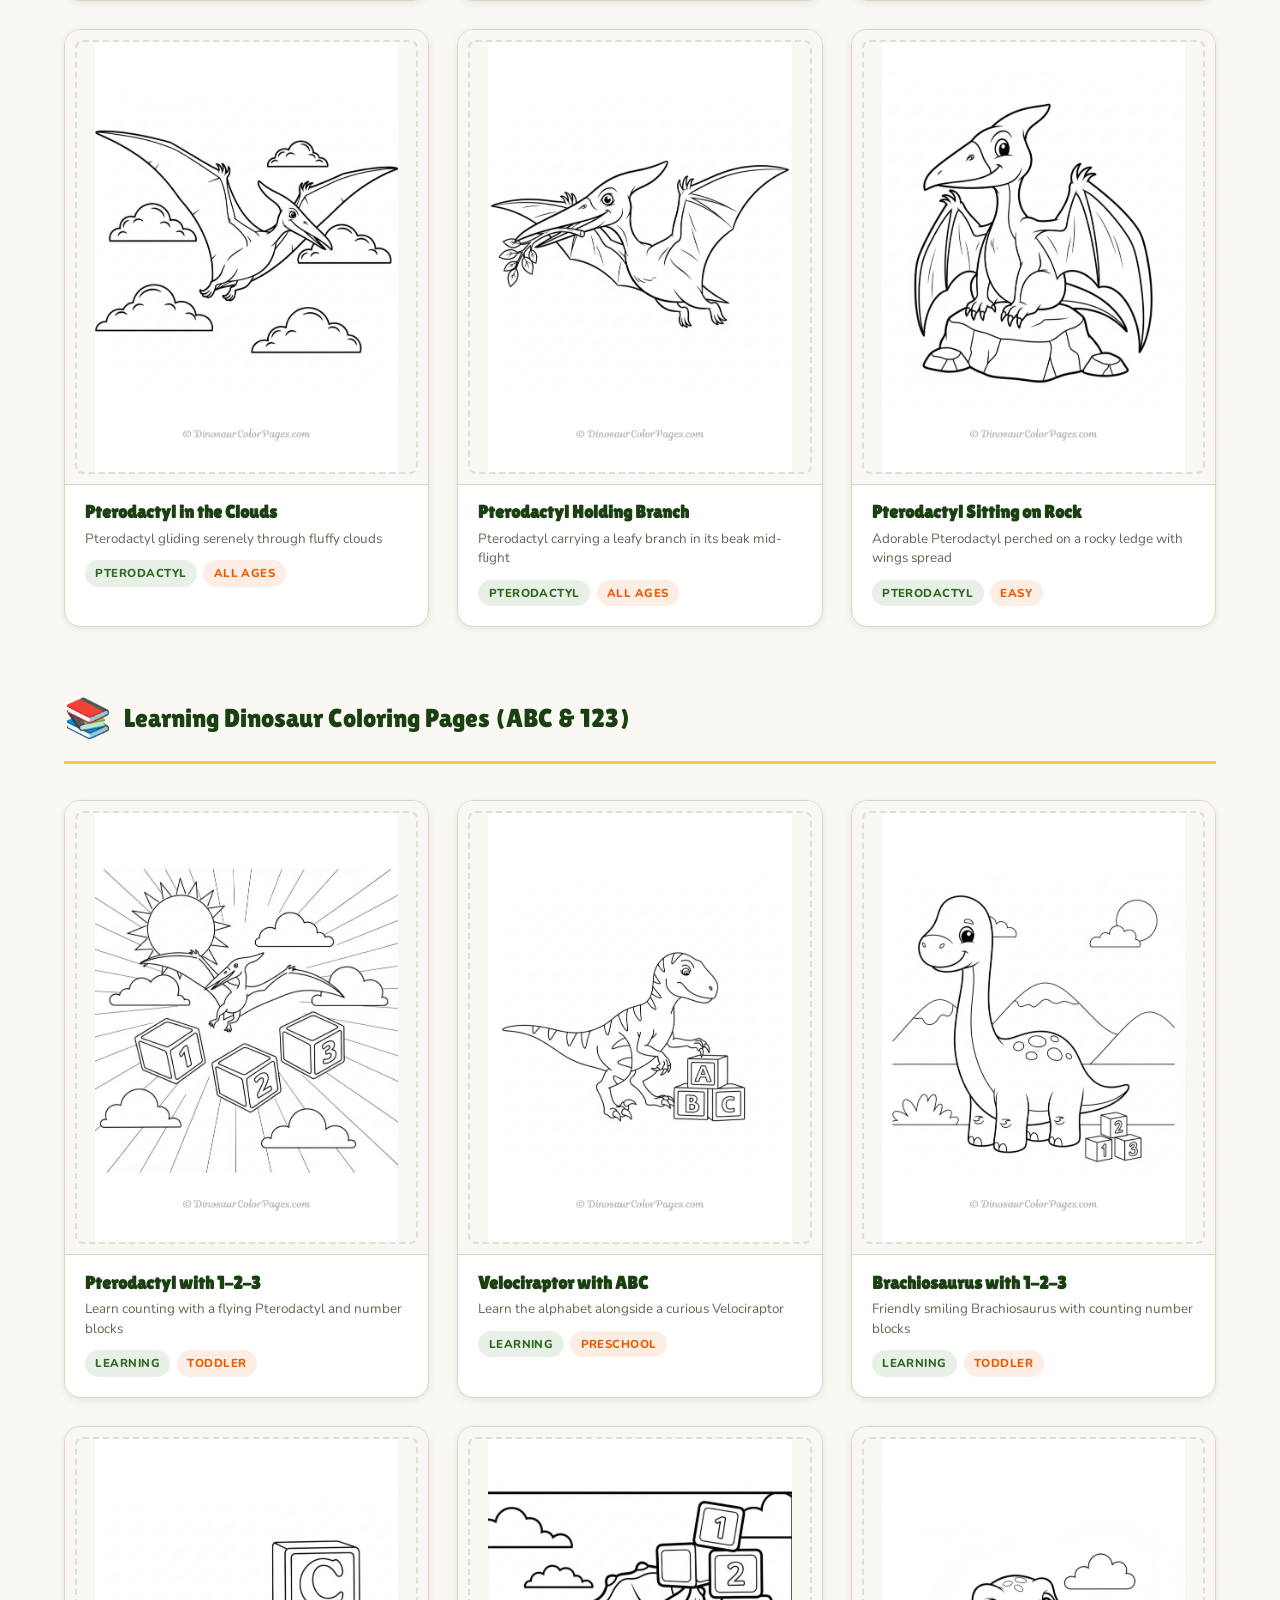
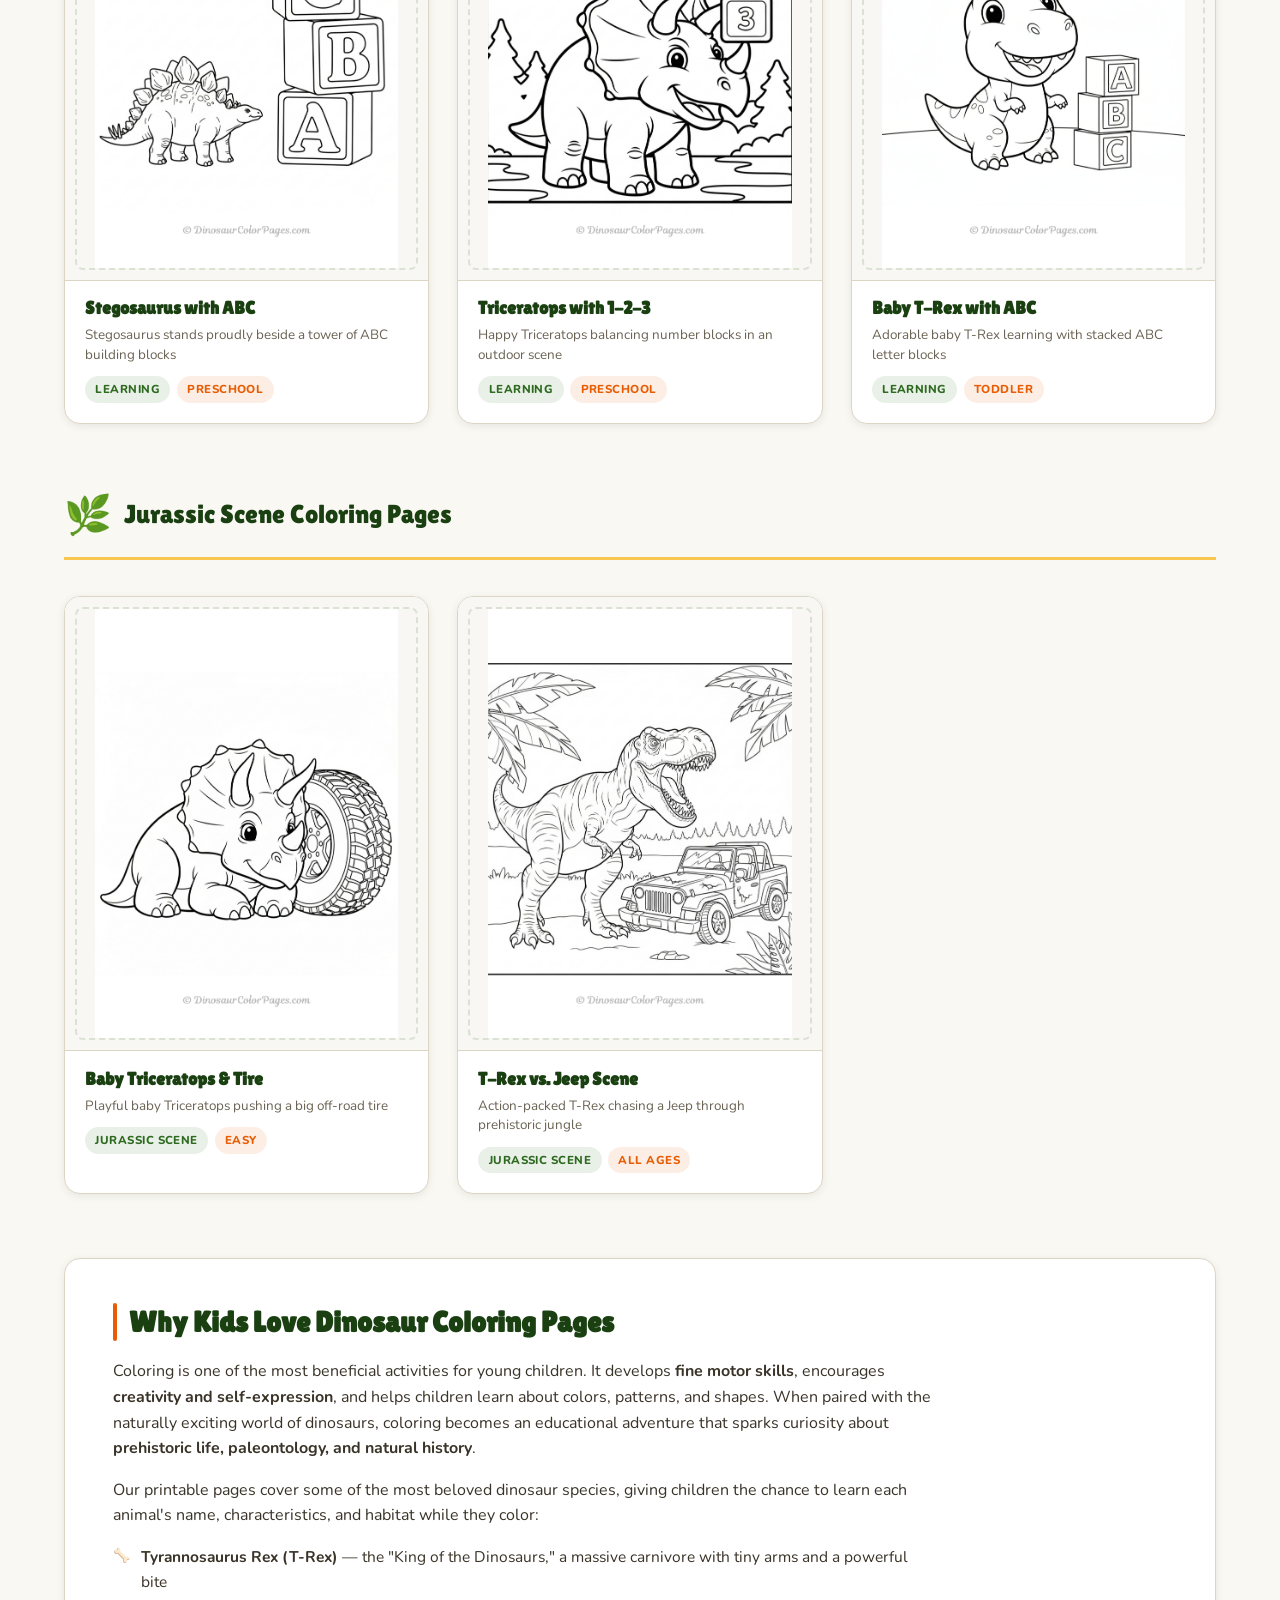
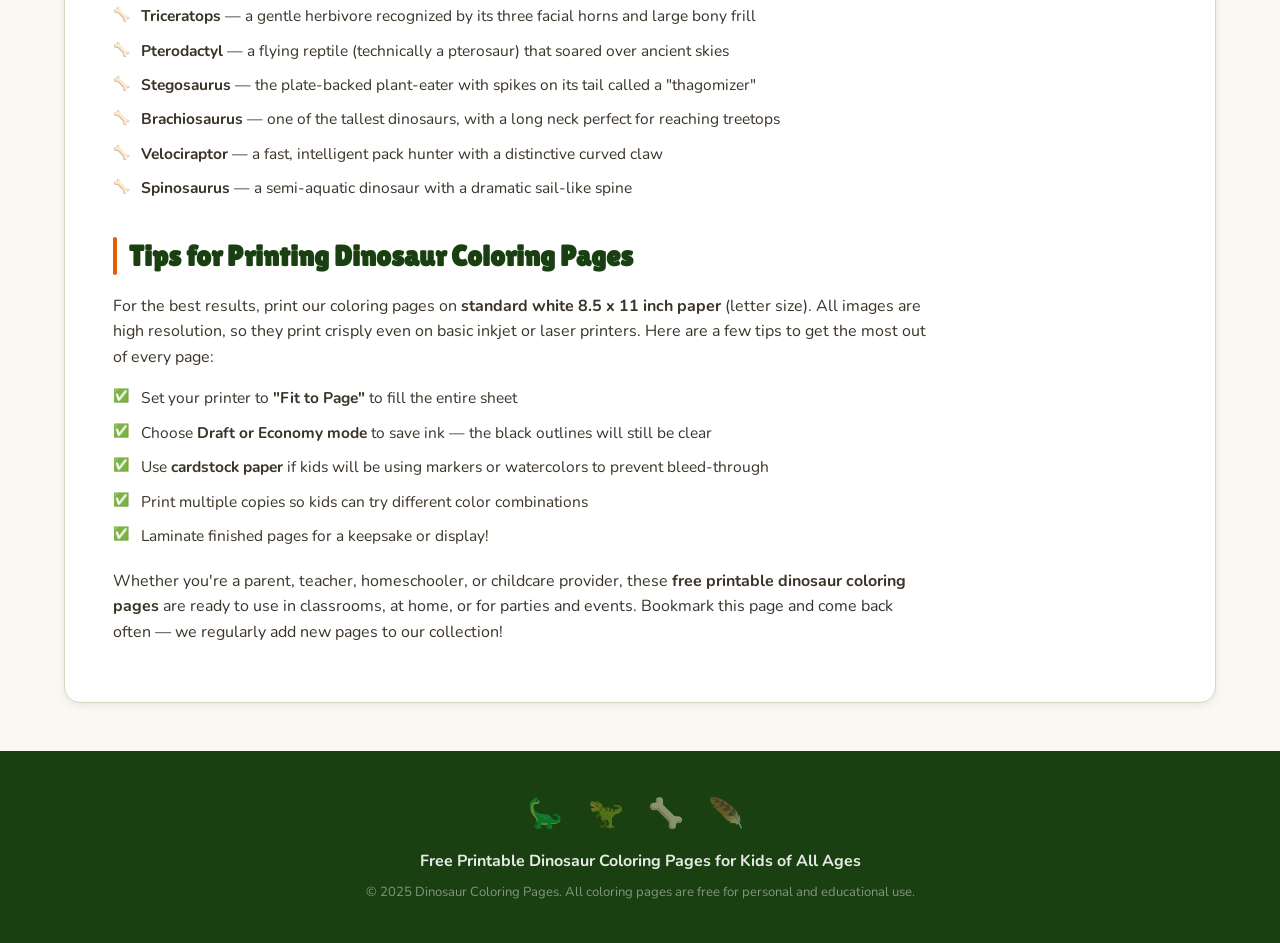
==== commit 0c7692a4: "Update index.html" ====
--- a/profile/index.html
+++ b/profile/index.html
@@ -100,9 +100,9 @@
 
       <article class="card" data-category="realistic">
         <div class="card-frame">
-          <img src="images/realistic-trex.png" alt="Realistic T-Rex dinosaur coloring page — detailed roaring Tyrannosaurus Rex" loading="lazy" width="794" height="1024" />
-          <div class="card-overlay">
-            <a href="images/realistic-trex.png" download="realistic-trex-coloring-page.png" class="dl-btn" aria-label="Download T-Rex coloring page">
+          <img src="Realistic_T-Rex.png" alt="Realistic T-Rex dinosaur coloring page — detailed roaring Tyrannosaurus Rex" loading="lazy" width="794" height="1024" />
+          <div class="card-overlay">
+            <a href="realistic-trex.png" download="realistic-trex-coloring-page.png" class="dl-btn" aria-label="Download T-Rex coloring page">
               <svg viewBox="0 0 24 24" fill="none" stroke="currentColor" stroke-width="2.5"><path d="M12 15V3m0 12l-4-4m4 4l4-4M3 18h18"/></svg>
               Download & Print
             </a>
@@ -117,9 +117,9 @@
 
       <article class="card" data-category="realistic">
         <div class="card-frame">
-          <img src="images/realistic-triceratops.png" alt="Realistic Triceratops coloring page — grazing three-horned dinosaur" loading="lazy" width="794" height="1024" />
-          <div class="card-overlay">
-            <a href="images/realistic-triceratops.png" download="realistic-triceratops-coloring-page.png" class="dl-btn">
+          <img src="Realistic_Triceratops.png" alt="Realistic Triceratops coloring page — grazing three-horned dinosaur" loading="lazy" width="794" height="1024" />
+          <div class="card-overlay">
+            <a href="realistic-triceratops.png" download="realistic-triceratops-coloring-page.png" class="dl-btn">
               <svg viewBox="0 0 24 24" fill="none" stroke="currentColor" stroke-width="2.5"><path d="M12 15V3m0 12l-4-4m4 4l4-4M3 18h18"/></svg>
               Download & Print
             </a>
@@ -134,9 +134,9 @@
 
       <article class="card" data-category="realistic">
         <div class="card-frame">
-          <img src="images/realistic-stegosaurus.png" alt="Realistic Stegosaurus coloring page — plate-backed dinosaur in tropical jungle" loading="lazy" width="794" height="1024" />
-          <div class="card-overlay">
-            <a href="images/realistic-stegosaurus.png" download="realistic-stegosaurus-coloring-page.png" class="dl-btn">
+          <img src="Realistic_Stegosaurus.png" alt="Realistic Stegosaurus coloring page — plate-backed dinosaur in tropical jungle" loading="lazy" width="794" height="1024" />
+          <div class="card-overlay">
+            <a href="realistic-stegosaurus.png" download="realistic-stegosaurus-coloring-page.png" class="dl-btn">
               <svg viewBox="0 0 24 24" fill="none" stroke="currentColor" stroke-width="2.5"><path d="M12 15V3m0 12l-4-4m4 4l4-4M3 18h18"/></svg>
               Download & Print
             </a>
@@ -151,9 +151,9 @@
 
       <article class="card" data-category="realistic">
         <div class="card-frame">
-          <img src="images/realistic-brachiosaurus.png" alt="Realistic Brachiosaurus coloring page — towering long-neck dinosaur in landscape" loading="lazy" width="794" height="1024" />
-          <div class="card-overlay">
-            <a href="images/realistic-brachiosaurus.png" download="realistic-brachiosaurus-coloring-page.png" class="dl-btn">
+          <img src="Realistic_Brachiosaurus.png" alt="Realistic Brachiosaurus coloring page — towering long-neck dinosaur in landscape" loading="lazy" width="794" height="1024" />
+          <div class="card-overlay">
+            <a href="realistic-brachiosaurus.png" download="realistic-brachiosaurus-coloring-page.png" class="dl-btn">
               <svg viewBox="0 0 24 24" fill="none" stroke="currentColor" stroke-width="2.5"><path d="M12 15V3m0 12l-4-4m4 4l4-4M3 18h18"/></svg>
               Download & Print
             </a>
@@ -168,9 +168,9 @@
 
       <article class="card" data-category="realistic">
         <div class="card-frame">
-          <img src="images/realistic-spinosaurus.png" alt="Realistic Spinosaurus coloring page — sail-backed dinosaur wading in water" loading="lazy" width="794" height="1024" />
-          <div class="card-overlay">
-            <a href="images/realistic-spinosaurus.png" download="realistic-spinosaurus-coloring-page.png" class="dl-btn">
+          <img src="Realistic_Spinosaurus.png" alt="Realistic Spinosaurus coloring page — sail-backed dinosaur wading in water" loading="lazy" width="794" height="1024" />
+          <div class="card-overlay">
+            <a href="realistic-spinosaurus.png" download="realistic-spinosaurus-coloring-page.png" class="dl-btn">
               <svg viewBox="0 0 24 24" fill="none" stroke="currentColor" stroke-width="2.5"><path d="M12 15V3m0 12l-4-4m4 4l4-4M3 18h18"/></svg>
               Download & Print
             </a>
@@ -185,9 +185,9 @@
 
       <article class="card" data-category="realistic">
         <div class="card-frame">
-          <img src="images/realistic-velociraptor.png" alt="Realistic Velociraptor coloring page — running raptor in forest" loading="lazy" width="794" height="1024" />
-          <div class="card-overlay">
-            <a href="images/realistic-velociraptor.png" download="realistic-velociraptor-coloring-page.png" class="dl-btn">
+          <img src="Realistic_Velociraptor.png" alt="Realistic Velociraptor coloring page — running raptor in forest" loading="lazy" width="794" height="1024" />
+          <div class="card-overlay">
+            <a href="realistic-velociraptor.png" download="realistic-velociraptor-coloring-page.png" class="dl-btn">
               <svg viewBox="0 0 24 24" fill="none" stroke="currentColor" stroke-width="2.5"><path d="M12 15V3m0 12l-4-4m4 4l4-4M3 18h18"/></svg>
               Download & Print
             </a>
@@ -207,9 +207,9 @@
 
       <article class="card" data-category="pterodactyl">
         <div class="card-frame">
-          <img src="images/pterodactyl-flying-forest.png" alt="Pterodactyl flying over forest coloring page" loading="lazy" width="794" height="1024" />
-          <div class="card-overlay">
-            <a href="images/pterodactyl-flying-forest.png" download="pterodactyl-flying-forest-coloring-page.png" class="dl-btn">
+          <img src="Pterodactyl_flying-forest.png" alt="Pterodactyl flying over forest coloring page" loading="lazy" width="794" height="1024" />
+          <div class="card-overlay">
+            <a href="pterodactyl-flying-forest.png" download="pterodactyl-flying-forest-coloring-page.png" class="dl-btn">
               <svg viewBox="0 0 24 24" fill="none" stroke="currentColor" stroke-width="2.5"><path d="M12 15V3m0 12l-4-4m4 4l4-4M3 18h18"/></svg>
               Download & Print
             </a>
@@ -224,9 +224,9 @@
 
       <article class="card" data-category="pterodactyl">
         <div class="card-frame">
-          <img src="images/pterodactyl-flying-mountains.png" alt="Pterodactyl flying over mountains coloring page" loading="lazy" width="794" height="1024" />
-          <div class="card-overlay">
-            <a href="images/pterodactyl-flying-mountains.png" download="pterodactyl-flying-mountains-coloring-page.png" class="dl-btn">
+          <img src="Pterodactyl_flying-mountains.png" alt="Pterodactyl flying over mountains coloring page" loading="lazy" width="794" height="1024" />
+          <div class="card-overlay">
+            <a href="pterodactyl-flying-mountains.png" download="pterodactyl-flying-mountains-coloring-page.png" class="dl-btn">
               <svg viewBox="0 0 24 24" fill="none" stroke="currentColor" stroke-width="2.5"><path d="M12 15V3m0 12l-4-4m4 4l4-4M3 18h18"/></svg>
               Download & Print
             </a>
@@ -241,9 +241,9 @@
 
       <article class="card" data-category="pterodactyl">
         <div class="card-frame">
-          <img src="images/pterodactyl-flying-sun.png" alt="Cute Pterodactyl flying in sunny sky coloring page for kids" loading="lazy" width="794" height="1024" />
-          <div class="card-overlay">
-            <a href="images/pterodactyl-flying-sun.png" download="pterodactyl-flying-sun-coloring-page.png" class="dl-btn">
+          <img src="Pterodactyl_flying-sun.png" alt="Cute Pterodactyl flying in sunny sky coloring page for kids" loading="lazy" width="794" height="1024" />
+          <div class="card-overlay">
+            <a href="pterodactyl-flying-sun.png" download="pterodactyl-flying-sun-coloring-page.png" class="dl-btn">
               <svg viewBox="0 0 24 24" fill="none" stroke="currentColor" stroke-width="2.5"><path d="M12 15V3m0 12l-4-4m4 4l4-4M3 18h18"/></svg>
               Download & Print
             </a>
@@ -258,9 +258,9 @@
 
       <article class="card" data-category="pterodactyl">
         <div class="card-frame">
-          <img src="images/pterodactyl-in-clouds.png" alt="Pterodactyl soaring among clouds coloring page" loading="lazy" width="794" height="1024" />
-          <div class="card-overlay">
-            <a href="images/pterodactyl-in-clouds.png" download="pterodactyl-in-clouds-coloring-page.png" class="dl-btn">
+          <img src="Pterodactyl_in-clouds.png" alt="Pterodactyl soaring among clouds coloring page" loading="lazy" width="794" height="1024" />
+          <div class="card-overlay">
+            <a href="pterodactyl-in-clouds.png" download="pterodactyl-in-clouds-coloring-page.png" class="dl-btn">
               <svg viewBox="0 0 24 24" fill="none" stroke="currentColor" stroke-width="2.5"><path d="M12 15V3m0 12l-4-4m4 4l4-4M3 18h18"/></svg>
               Download & Print
             </a>
@@ -275,9 +275,9 @@
 
       <article class="card" data-category="pterodactyl">
         <div class="card-frame">
-          <img src="images/pterodactyl-holding-branch.png" alt="Pterodactyl holding a branch coloring page" loading="lazy" width="794" height="1024" />
-          <div class="card-overlay">
-            <a href="images/pterodactyl-holding-branch.png" download="pterodactyl-holding-branch-coloring-page.png" class="dl-btn">
+          <img src="Pterodactyl_holding-branch.png" alt="Pterodactyl holding a branch coloring page" loading="lazy" width="794" height="1024" />
+          <div class="card-overlay">
+            <a href="pterodactyl-holding-branch.png" download="pterodactyl-holding-branch-coloring-page.png" class="dl-btn">
               <svg viewBox="0 0 24 24" fill="none" stroke="currentColor" stroke-width="2.5"><path d="M12 15V3m0 12l-4-4m4 4l4-4M3 18h18"/></svg>
               Download & Print
             </a>
@@ -292,9 +292,9 @@
 
       <article class="card" data-category="pterodactyl">
         <div class="card-frame">
-          <img src="images/pterodactyl-sitting-rock.png" alt="Cute Pterodactyl sitting on a rock coloring page for kids" loading="lazy" width="794" height="1024" />
-          <div class="card-overlay">
-            <a href="images/pterodactyl-sitting-rock.png" download="pterodactyl-sitting-rock-coloring-page.png" class="dl-btn">
+          <img src="Pterodactyl_sitting.png" alt="Cute Pterodactyl sitting on a rock coloring page for kids" loading="lazy" width="794" height="1024" />
+          <div class="card-overlay">
+            <a href="pterodactyl-sitting-rock.png" download="pterodactyl-sitting-rock-coloring-page.png" class="dl-btn">
               <svg viewBox="0 0 24 24" fill="none" stroke="currentColor" stroke-width="2.5"><path d="M12 15V3m0 12l-4-4m4 4l4-4M3 18h18"/></svg>
               Download & Print
             </a>
@@ -314,9 +314,9 @@
 
       <article class="card" data-category="learning">
         <div class="card-frame">
-          <img src="images/learning-pterodactyl-123.png" alt="Pterodactyl with 1 2 3 number blocks coloring page for toddlers" loading="lazy" width="794" height="1024" />
-          <div class="card-overlay">
-            <a href="images/learning-pterodactyl-123.png" download="learning-pterodactyl-123-coloring-page.png" class="dl-btn">
+          <img src="learning-1.png" alt="Pterodactyl with 1 2 3 number blocks coloring page for toddlers" loading="lazy" width="794" height="1024" />
+          <div class="card-overlay">
+            <a href="learning-pterodactyl-123.png" download="learning-pterodactyl-123-coloring-page.png" class="dl-btn">
               <svg viewBox="0 0 24 24" fill="none" stroke="currentColor" stroke-width="2.5"><path d="M12 15V3m0 12l-4-4m4 4l4-4M3 18h18"/></svg>
               Download & Print
             </a>
@@ -331,9 +331,9 @@
 
       <article class="card" data-category="learning">
         <div class="card-frame">
-          <img src="images/learning-velociraptor-abc.png" alt="Velociraptor with ABC blocks coloring page for kids learning alphabet" loading="lazy" width="794" height="1024" />
-          <div class="card-overlay">
-            <a href="images/learning-velociraptor-abc.png" download="learning-velociraptor-abc-coloring-page.png" class="dl-btn">
+          <img src="learning-2.png" alt="Velociraptor with ABC blocks coloring page for kids learning alphabet" loading="lazy" width="794" height="1024" />
+          <div class="card-overlay">
+            <a href="learning-velociraptor-abc.png" download="learning-velociraptor-abc-coloring-page.png" class="dl-btn">
               <svg viewBox="0 0 24 24" fill="none" stroke="currentColor" stroke-width="2.5"><path d="M12 15V3m0 12l-4-4m4 4l4-4M3 18h18"/></svg>
               Download & Print
             </a>
@@ -348,9 +348,9 @@
 
       <article class="card" data-category="learning">
         <div class="card-frame">
-          <img src="images/learning-brachiosaurus-123.png" alt="Cute Brachiosaurus with number blocks 1 2 3 coloring page" loading="lazy" width="794" height="1024" />
-          <div class="card-overlay">
-            <a href="images/learning-brachiosaurus-123.png" download="learning-brachiosaurus-123-coloring-page.png" class="dl-btn">
+          <img src="learning-3.png" alt="Cute Brachiosaurus with number blocks 1 2 3 coloring page" loading="lazy" width="794" height="1024" />
+          <div class="card-overlay">
+            <a href="learning-brachiosaurus-123.png" download="learning-brachiosaurus-123-coloring-page.png" class="dl-btn">
               <svg viewBox="0 0 24 24" fill="none" stroke="currentColor" stroke-width="2.5"><path d="M12 15V3m0 12l-4-4m4 4l4-4M3 18h18"/></svg>
               Download & Print
             </a>
@@ -365,9 +365,9 @@
 
       <article class="card" data-category="learning">
         <div class="card-frame">
-          <img src="images/learning-stegosaurus-abc.png" alt="Stegosaurus next to ABC blocks coloring page for kids" loading="lazy" width="794" height="1024" />
-          <div class="card-overlay">
-            <a href="images/learning-stegosaurus-abc.png" download="learning-stegosaurus-abc-coloring-page.png" class="dl-btn">
+          <img src="learning-4.png" alt="Stegosaurus next to ABC blocks coloring page for kids" loading="lazy" width="794" height="1024" />
+          <div class="card-overlay">
+            <a href="learning-stegosaurus-abc.png" download="learning-stegosaurus-abc-coloring-page.png" class="dl-btn">
               <svg viewBox="0 0 24 24" fill="none" stroke="currentColor" stroke-width="2.5"><path d="M12 15V3m0 12l-4-4m4 4l4-4M3 18h18"/></svg>
               Download & Print
             </a>
@@ -382,9 +382,9 @@
 
       <article class="card" data-category="learning">
         <div class="card-frame">
-          <img src="images/learning-triceratops-123.png" alt="Cute Triceratops with 1 2 3 number blocks in outdoor scene coloring page" loading="lazy" width="794" height="1024" />
-          <div class="card-overlay">
-            <a href="images/learning-triceratops-123.png" download="learning-triceratops-123-coloring-page.png" class="dl-btn">
+          <img src="learning-5.png" alt="Cute Triceratops with 1 2 3 number blocks in outdoor scene coloring page" loading="lazy" width="794" height="1024" />
+          <div class="card-overlay">
+            <a href="learning-triceratops-123.png" download="learning-triceratops-123-coloring-page.png" class="dl-btn">
               <svg viewBox="0 0 24 24" fill="none" stroke="currentColor" stroke-width="2.5"><path d="M12 15V3m0 12l-4-4m4 4l4-4M3 18h18"/></svg>
               Download & Print
             </a>
@@ -399,9 +399,9 @@
 
       <article class="card" data-category="learning">
         <div class="card-frame">
-          <img src="images/learning-trex-abc.png" alt="Baby T-Rex with ABC blocks coloring page for toddlers and kids" loading="lazy" width="794" height="1024" />
-          <div class="card-overlay">
-            <a href="images/learning-trex-abc.png" download="learning-baby-trex-abc-coloring-page.png" class="dl-btn">
+          <img src="learning-6.png" alt="Baby T-Rex with ABC blocks coloring page for toddlers and kids" loading="lazy" width="794" height="1024" />
+          <div class="card-overlay">
+            <a href="learning-trex-abc.png" download="learning-baby-trex-abc-coloring-page.png" class="dl-btn">
               <svg viewBox="0 0 24 24" fill="none" stroke="currentColor" stroke-width="2.5"><path d="M12 15V3m0 12l-4-4m4 4l4-4M3 18h18"/></svg>
               Download & Print
             </a>
@@ -421,9 +421,9 @@
 
       <article class="card" data-category="jurassic">
         <div class="card-frame">
-          <img src="images/jurassic-triceratops-tire.png" alt="Cute baby Triceratops with a tire coloring page Jurassic World inspired" loading="lazy" width="794" height="1024" />
-          <div class="card-overlay">
-            <a href="images/jurassic-triceratops-tire.png" download="jurassic-triceratops-tire-coloring-page.png" class="dl-btn">
+          <img src="Jurassic_world-inspired-5.png" alt="Cute baby Triceratops with a tire coloring page Jurassic World inspired" loading="lazy" width="794" height="1024" />
+          <div class="card-overlay">
+            <a href="jurassic-triceratops-tire.png" download="jurassic-triceratops-tire-coloring-page.png" class="dl-btn">
               <svg viewBox="0 0 24 24" fill="none" stroke="currentColor" stroke-width="2.5"><path d="M12 15V3m0 12l-4-4m4 4l4-4M3 18h18"/></svg>
               Download & Print
             </a>
@@ -438,9 +438,9 @@
 
       <article class="card" data-category="jurassic">
         <div class="card-frame">
-          <img src="images/jurassic-trex-jeep.png" alt="T-Rex attacking Jeep coloring page Jurassic World inspired scene" loading="lazy" width="794" height="1024" />
-          <div class="card-overlay">
-            <a href="images/jurassic-trex-jeep.png" download="jurassic-trex-jeep-coloring-page.png" class="dl-btn">
+          <img src="Jurassic_world-inspired-6.png" alt="T-Rex attacking Jeep coloring page Jurassic World inspired scene" loading="lazy" width="794" height="1024" />
+          <div class="card-overlay">
+            <a href="jurassic-trex-jeep.png" download="jurassic-trex-jeep-coloring-page.png" class="dl-btn">
               <svg viewBox="0 0 24 24" fill="none" stroke="currentColor" stroke-width="2.5"><path d="M12 15V3m0 12l-4-4m4 4l4-4M3 18h18"/></svg>
               Download & Print
             </a>
